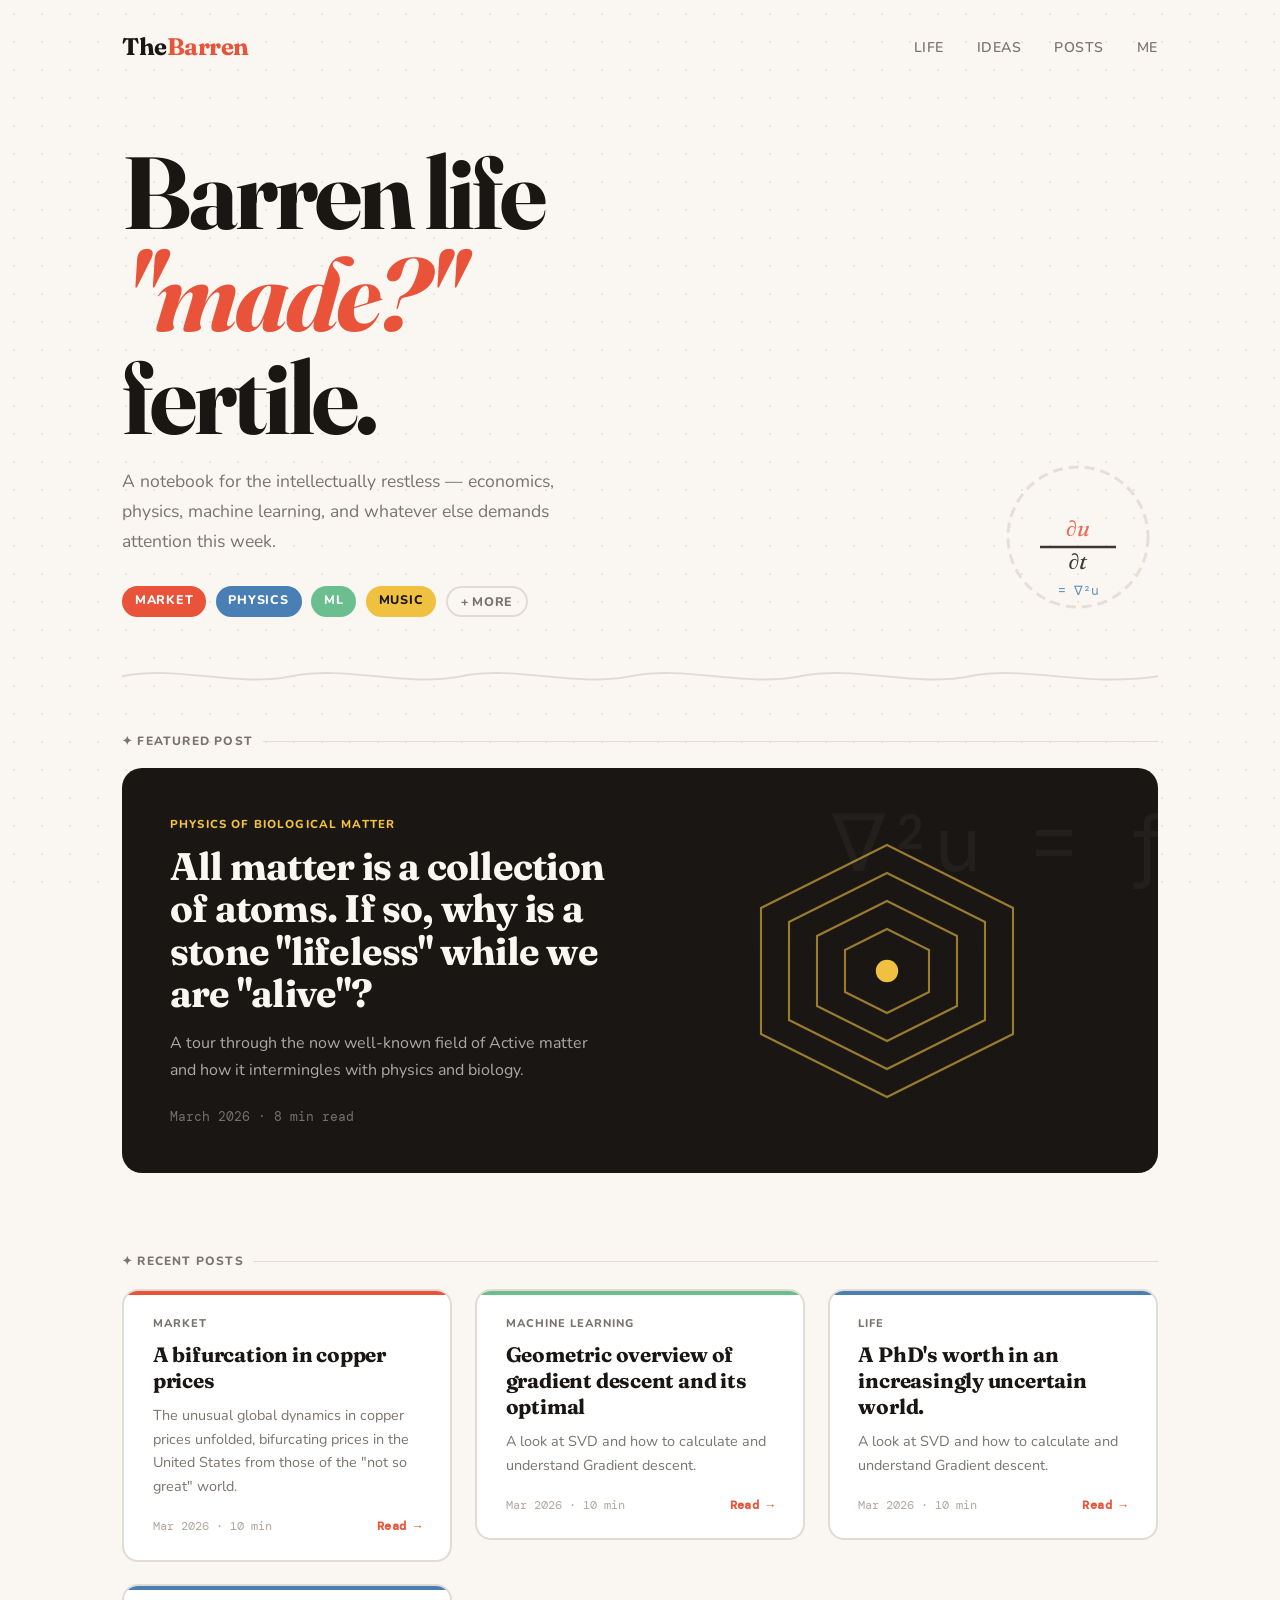
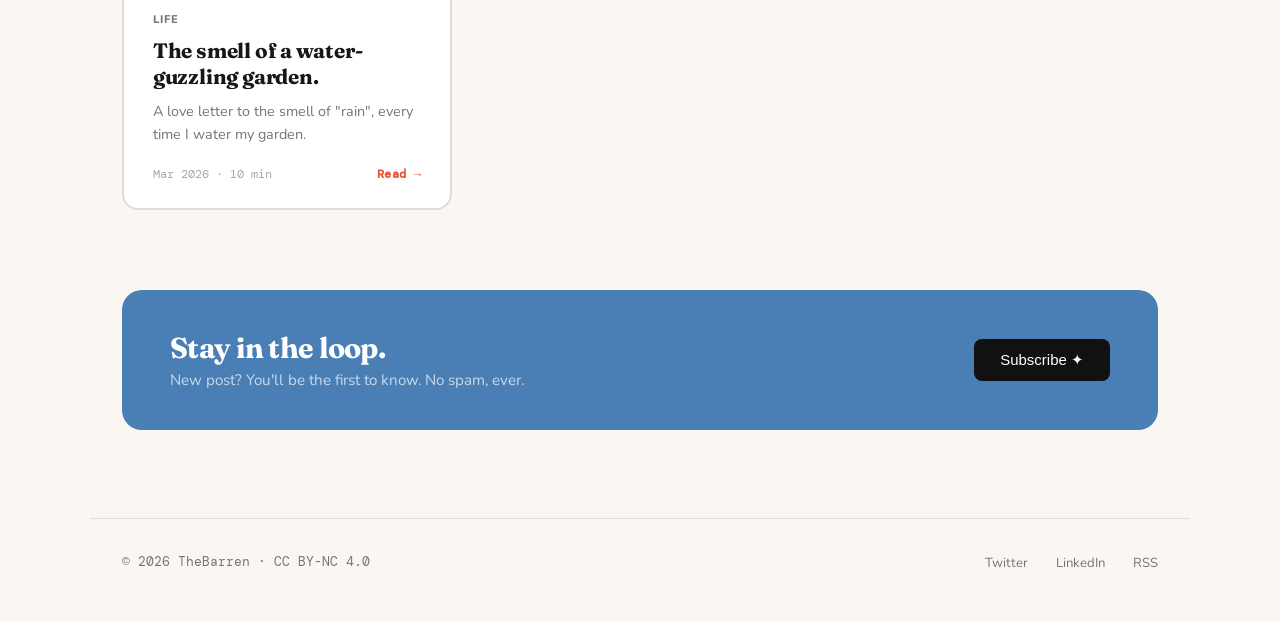
==== index.html @ 666c1218 "Update index.html" ====
<!DOCTYPE html>
<html lang="en">
<head>
  <meta charset="UTF-8" />
  <meta name="viewport" content="width=device-width, initial-scale=1.0"/>
  <title>The Barren</title>
  <link href="https://fonts.googleapis.com/css2?family=Fraunces:ital,opsz,wght@0,9..144,300;0,9..144,700;1,9..144,400&family=DM+Mono:wght@400;500&family=Nunito:wght@400;600;800&display=swap" rel="stylesheet"/>
  <style>
    *, *::before, *::after { box-sizing: border-box; margin: 0; padding: 0; }

    :root {
      --bg: #faf7f2;
      --ink: #1a1614;
      --accent1: #e8533a;
      --accent2: #4a7fb5;
      --accent3: #f0c040;
      --accent4: #6bbf8e;
      --card-bg: #ffffff;
      --muted: #7a746e;
      --border: #e2dbd3;
    }

    html { scroll-behavior: smooth; }

    body {
      font-family: 'Nunito', sans-serif;
      background: var(--bg);
      color: var(--ink);
      overflow-x: hidden;
    }

    body::before {
      content: '';
      position: fixed;
      inset: 0;
      background-image: radial-gradient(circle, #c9bfb5 1px, transparent 1px);
      background-size: 28px 28px;
      opacity: 0.35;
      pointer-events: none;
      z-index: 0;
    }

    header {
      position: relative;
      z-index: 10;
      padding: 2rem 2rem 0;
      display: flex;
      justify-content: space-between;
      align-items: center;
      max-width: 1100px;
      margin: 0 auto;
    }

    .logo {
      font-family: 'Fraunces', serif;
      font-size: 1.5rem;
      font-weight: 700;
      letter-spacing: -0.02em;
      color: var(--ink);
      text-decoration: none;
    }
    .logo span { color: var(--accent1); }

    nav a {
      font-size: 0.88rem;
      font-weight: 600;
      color: var(--muted);
      text-decoration: none;
      margin-left: 1.8rem;
      letter-spacing: 0.04em;
      text-transform: uppercase;
      transition: color 0.2s;
    }
    nav a:hover { color: var(--accent1); }

    .hero {
      position: relative;
      z-index: 2;
      max-width: 1100px;
      margin: 0 auto;
      padding: 5rem 2rem 3rem;
      display: grid;
      grid-template-columns: 1fr auto;
      align-items: end;
      gap: 2rem;
    }

    .hero-text h1 {
      font-family: 'Fraunces', serif;
      font-size: clamp(3rem, 8vw, 6.5rem);
      line-height: 1.0;
      font-weight: 700;
      letter-spacing: -0.03em;
    }
    .hero-text h1 em {
      font-style: italic;
      color: var(--accent1);
    }
    .hero-text p {
      margin-top: 1.2rem;
      font-size: 1.1rem;
      color: var(--muted);
      max-width: 480px;
      line-height: 1.7;
    }

    .hero-doodle {
      width: 160px;
      flex-shrink: 0;
      opacity: 0.85;
      animation: float 5s ease-in-out infinite;
    }
    @keyframes float {
      0%, 100% { transform: translateY(0px) rotate(-2deg); }
      50%       { transform: translateY(-14px) rotate(2deg); }
    }

    .tag-row {
      display: flex;
      gap: 0.6rem;
      flex-wrap: wrap;
      margin-top: 1.8rem;
    }
    .tag {
      display: inline-block;
      font-size: 0.78rem;
      font-weight: 800;
      letter-spacing: 0.06em;
      text-transform: uppercase;
      padding: 0.3rem 0.8rem;
      border-radius: 999px;
      cursor: pointer;
      transition: transform 0.15s, box-shadow 0.15s;
    }
    .tag:hover { transform: translateY(-2px); box-shadow: 0 4px 12px rgba(0,0,0,0.12); }
    .tag-red   { background: var(--accent1); color: #fff; }
    .tag-blue  { background: var(--accent2); color: #fff; }
    .tag-green { background: var(--accent4); color: #fff; }
    .tag-yellow{ background: var(--accent3); color: var(--ink); }
    .tag-ghost { background: transparent; color: var(--muted); border: 2px solid var(--border); }

    .squiggle {
      max-width: 1100px;
      margin: 0 auto;
      padding: 0 2rem;
      position: relative;
      z-index: 2;
    }
    .squiggle svg { width: 100%; height: auto; }

    .section {
      max-width: 1100px;
      margin: 0 auto;
      padding: 2.5rem 2rem;
      position: relative;
      z-index: 2;
    }

    .section-label {
      font-size: 0.75rem;
      font-weight: 800;
      letter-spacing: 0.1em;
      text-transform: uppercase;
      color: var(--muted);
      margin-bottom: 1.2rem;
      display: flex;
      align-items: center;
      gap: 0.6rem;
    }
    .section-label::after {
      content: '';
      flex: 1;
      height: 1px;
      background: var(--border);
    }

    .featured {
      background: var(--ink);
      color: #faf7f2;
      border-radius: 20px;
      padding: 3rem;
      display: grid;
      grid-template-columns: 1fr 1fr;
      gap: 3rem;
      align-items: center;
      position: relative;
      overflow: hidden;
      cursor: pointer;
      transition: transform 0.3s;
    }
    .featured:hover { transform: translateY(-4px); }

    .featured::before {
      content: '∇²u = f';
      position: absolute;
      right: -1rem;
      top: 1.5rem;
      font-family: 'DM Mono', monospace;
      font-size: 5rem;
      color: rgba(255,255,255,0.04);
      pointer-events: none;
      white-space: nowrap;
    }

    .featured-label {
      font-size: 0.72rem;
      font-weight: 800;
      letter-spacing: 0.1em;
      text-transform: uppercase;
      color: var(--accent3);
      margin-bottom: 0.8rem;
    }
    .featured h2 {
      font-family: 'Fraunces', serif;
      font-size: 2.4rem;
      line-height: 1.1;
      letter-spacing: -0.02em;
      margin-bottom: 1rem;
    }
    .featured p {
      color: rgba(250,247,242,0.65);
      line-height: 1.7;
      font-size: 1rem;
    }
    .featured-meta {
      margin-top: 1.5rem;
      font-size: 0.82rem;
      color: rgba(250,247,242,0.4);
      font-family: 'DM Mono', monospace;
    }

    .featured-visual {
      display: flex;
      justify-content: center;
      align-items: center;
    }
    .featured-visual svg {
      width: 100%;
      max-width: 280px;
      animation: spin-slow 18s linear infinite;
    }
    @keyframes spin-slow {
      from { transform: rotate(0deg); }
      to   { transform: rotate(360deg); }
    }

    .subscribe-btn{
      background:#111;
      color:white;
      border:none;
      padding:12px 26px;
      border-radius:8px;
      cursor:pointer;
      font-size:15px;
    
      transition:all .35s ease;
    }
    
    .subscribe-btn.success{
      background:#22c55e;
      transform:scale(1.05);
    }
    
    .subscribe-btn.success .btn-text{
      content:"";
    }
    
    .subscribe-btn:hover{
      transform:scale(1.05);
    }

    .card-grid {
      display: grid;
      grid-template-columns: repeat(auto-fill, minmax(300px, 1fr));
      gap: 1.4rem;
    }

    .card {
      background: var(--card-bg);
      border-radius: 16px;
      padding: 1.6rem 1.8rem;
      border: 2px solid var(--border);
      cursor: pointer;
      transition: transform 0.2s, box-shadow 0.2s, border-color 0.2s;
      position: relative;
      overflow: hidden;
    }

    .card-link{
      text-decoration: none;
      color: inherit;
      display: block;
    }
    .card:hover {
      transform: translateY(-5px);
      box-shadow: 0 16px 40px rgba(0,0,0,0.09);
      border-color: var(--accent1);
    }

    .card-accent {
      position: absolute;
      top: 0; left: 0;
      width: 100%; height: 4px;
    }
    .ca-red    { background: var(--accent1); }
    .ca-blue   { background: var(--accent2); }
    .ca-green  { background: var(--accent4); }
    .ca-yellow { background: var(--accent3); }

    .card-topic {
      font-size: 0.7rem;
      font-weight: 800;
      letter-spacing: 0.09em;
      text-transform: uppercase;
      color: var(--muted);
      margin-bottom: 0.7rem;
    }
    .card h3 {
      font-family: 'Fraunces', serif;
      font-size: 1.3rem;
      line-height: 1.25;
      letter-spacing: -0.01em;
      margin-bottom: 0.6rem;
    }
    .card p {
      font-size: 0.9rem;
      color: var(--muted);
      line-height: 1.65;
    }
    .card-footer {
      margin-top: 1.2rem;
      display: flex;
      justify-content: space-between;
      align-items: center;
      font-size: 0.78rem;
      color: #b0a89f;
      font-family: 'DM Mono', monospace;
    }
    .read-more {
      font-size: 0.78rem;
      font-weight: 700;
      color: var(--accent1);
      text-decoration: none;
      letter-spacing: 0.03em;
    }

    .newsletter {
      background: var(--accent2);
      color: #fff;
      border-radius: 20px;
      padding: 2.5rem 3rem;
      display: flex;
      justify-content: space-between;
      align-items: center;
      gap: 2rem;
      flex-wrap: wrap;
    }
    .newsletter h3 {
      font-family: 'Fraunces', serif;
      font-size: 1.8rem;
      letter-spacing: -0.02em;
    }
    .newsletter p {
      color: rgba(255,255,255,0.7);
      margin-top: 0.3rem;
      font-size: 0.95rem;
    }
    .nl-form {
      display: flex;
      gap: 0.6rem;
      flex-wrap: wrap;
    }
    .nl-form input {
      padding: 0.7rem 1.2rem;
      border-radius: 999px;
      border: none;
      font-family: 'Nunito', sans-serif;
      font-size: 0.9rem;
      outline: none;
      width: 220px;
    }
    .nl-form button {
      padding: 0.7rem 1.6rem;
      border-radius: 999px;
      border: none;
      background: var(--accent3);
      color: var(--ink);
      font-family: 'Nunito', sans-serif;
      font-weight: 800;
      font-size: 0.9rem;
      cursor: pointer;
      transition: transform 0.15s;
    }
    .nl-form button:hover { transform: scale(1.04); }

    footer {
      position: relative;
      z-index: 2;
      max-width: 1100px;
      margin: 3rem auto 0;
      padding: 2rem 2rem 3rem;
      display: flex;
      justify-content: space-between;
      align-items: center;
      flex-wrap: wrap;
      gap: 1rem;
      border-top: 1px solid var(--border);
    }
    footer p {
      font-size: 0.82rem;
      color: var(--muted);
      font-family: 'DM Mono', monospace;
    }
    .footer-links a {
      font-size: 0.82rem;
      color: var(--muted);
      text-decoration: none;
      margin-left: 1.5rem;
    }
    .footer-links a:hover { color: var(--accent1); }

    .fade-in {
      opacity: 0;
      transform: translateY(24px);
      animation: fadeUp 0.6s ease forwards;
    }
    @keyframes fadeUp {
      to { opacity: 1; transform: translateY(0); }
    }
    .d1 { animation-delay: 0.05s; }
    .d2 { animation-delay: 0.15s; }
    .d3 { animation-delay: 0.25s; }
    .d4 { animation-delay: 0.35s; }
    .d5 { animation-delay: 0.45s; }

    @media (max-width: 700px) {
      .hero { grid-template-columns: 1fr; }
      .hero-doodle { display: none; }
      .featured { grid-template-columns: 1fr; }
      .featured-visual { display: none; }
      .newsletter { flex-direction: column; }
    }
  </style>
</head>
<body>

<header class="fade-in d1">
  <a class="logo" href="index.html">The<span>Barren</span></a>
  <nav>
    <a href="#">Life</a>
    <a href="#">Ideas</a>
    <a href="#">Posts</a>
    <a href="#">Me</a>
  </nav>
</header>

<section class="hero fade-in d2">
  <div class="hero-text">
    <h1>Barren life<br/><em>"made?"</em><br/> fertile.</h1>
    <p>A notebook for the intellectually restless — economics, physics, machine learning, and whatever else demands attention this week.</p>
    <div class="tag-row">
      <span class="tag tag-red">Market</span>
      <span class="tag tag-blue">Physics</span>
      <span class="tag tag-green">ML</span>
      <span class="tag tag-yellow">Music</span>
      <span class="tag tag-ghost">+ more</span>
    </div>
  </div>
  <svg class="hero-doodle" viewBox="0 0 160 160" fill="none" xmlns="http://www.w3.org/2000/svg">
    <circle cx="80" cy="80" r="70" stroke="#e2dbd3" stroke-width="3" stroke-dasharray="10 6"/>
    <text x="50%" y="46%" dominant-baseline="middle" text-anchor="middle"
      font-family="Fraunces, serif" font-size="22" fill="#e8533a" font-style="italic">∂u</text>
    <line x1="42" y1="90" x2="118" y2="90" stroke="#1a1614" stroke-width="2.5"/>
    <text x="50%" y="67%" dominant-baseline="middle" text-anchor="middle"
      font-family="Fraunces, serif" font-size="22" fill="#1a1614" font-style="italic">∂t</text>
    <text x="50%" y="84%" dominant-baseline="middle" text-anchor="middle"
      font-family="DM Mono, monospace" font-size="13" fill="#4a7fb5">= ∇²u</text>
  </svg>
</section>

<div class="squiggle fade-in d3">
  <svg viewBox="0 0 1100 24" preserveAspectRatio="none" xmlns="http://www.w3.org/2000/svg">
    <path d="M0,12 C60,0 120,24 180,12 C240,0 300,24 360,12 C420,0 480,24 540,12 C600,0 660,24 720,12 C780,0 840,24 900,12 C960,0 1020,24 1100,12"
      stroke="#e2dbd3" stroke-width="2" fill="none"/>
  </svg>
</div>

<section class="section fade-in d3">
  <div class="section-label">✦ Featured Post</div>
  <div class="featured">
    <div>
      <div class="featured-label">Physics of Biological Matter</div>
      <h2>All matter is a collection of atoms. If so, why is a stone "lifeless" while we are "alive"?</h2>
      <p>A tour through the now well-known field of Active matter and how it intermingles with physics and biology.</p>
      <div class="featured-meta">March 2026 · 8 min read</div>
    </div>
    <div class="featured-visual">
      <svg viewBox="0 0 200 200" xmlns="http://www.w3.org/2000/svg">
        <g fill="none" stroke="rgba(240,192,64,0.6)" stroke-width="1.5">
          <polygon points="100,10 190,55 190,145 100,190 10,145 10,55"/>
          <polygon points="100,30 170,65 170,135 100,170 30,135 30,65"/>
          <polygon points="100,50 150,75 150,125 100,150 50,125 50,75"/>
          <polygon points="100,70 130,85 130,115 100,130 70,115 70,85"/>
        </g>
        <circle cx="100" cy="100" r="8" fill="#f0c040"/>
      </svg>
    </div>
  </div>
</section>

<section class="section fade-in d4">
  <div class="section-label">✦ Recent Posts</div>
  <div class="card-grid">

    <a href="Surge-in-copper-prices.html" class="card-link">
      <div class="card">
        <div class="card-accent ca-red"></div>
        <div class="card-topic">Market</div>
    
        <h3>A bifurcation in copper prices</h3>
    
        <p>The unusual global dynamics in copper prices unfolded, bifurcating prices in the United States from those of the "not so great" world.</p>
    
        <div class="card-footer">
          <span>Mar 2026 · 10 min</span>
          <span class="read-more">Read →</span>
        </div>
      </div>
    </a>

    
    <a href="gradient-descent.html" class="card-link">
      <div class="card">
        <div class="card-accent ca-green"></div>
        <div class="card-topic">Machine Learning</div>
    
        <h3>Geometric overview of gradient descent and its optimal</h3>
    
        <p>A look at SVD and how to calculate and understand Gradient descent.</p>
    
        <div class="card-footer">
          <span>Mar 2026 · 10 min</span>
          <span class="read-more">Read →</span>
        </div>
      </div>
    </a>

    <a href="A-phd-worth.html" class="card-link">
      <div class="card">
        <div class="card-accent ca-blue"></div>
        <div class="card-topic">Life</div>
    
        <h3>A PhD's worth in an increasingly uncertain world.</h3>
    
        <p>A look at SVD and how to calculate and understand Gradient descent.</p>
    
        <div class="card-footer">
          <span>Mar 2026 · 10 min</span>
          <span class="read-more">Read →</span>
        </div>
      </div>
    </a>

    <a href="The-smell-of-a-water.html" class="card-link">
      <div class="card">
        <div class="card-accent ca-blue"></div>
        <div class="card-topic">Life</div>
    
        <h3>The smell of a water-guzzling garden.</h3>
    
        <p>A love letter to the smell of "rain", every time I water my garden. </p>
    
        <div class="card-footer">
          <span>Mar 2026 · 10 min</span>
          <span class="read-more">Read →</span>
        </div>
      </div>
    </a>
    
  </div>
</section>

<section class="section fade-in d5">
  <div class="newsletter">
    
    <div>
      <h3>Stay in the loop.</h3>
      <p>New post? You'll be the first to know. No spam, ever.</p>
    </div>

    <a href="https://groups.google.com/g/thebarren" target="_blank">
      <button class="subscribe-btn">Subscribe ✦</button>
    </a>

  </div>
</section>


<footer>
  <p>© 2026 TheBarren · <a href="https://creativecommons.org/licenses/by-nc/4.0/" target="_blank" style="color:var(--muted);text-decoration:none;">CC BY-NC 4.0</a></p>
  <div class="footer-links">
    <a href="https://x.com/AjayBan15565232" target="_blank">Twitter</a>
    <a href="https://www.linkedin.com/in/ajay-bansal-293861139/" target="_blank">LinkedIn</a>
    <a href="#">RSS</a>
  </div>
</footer>

</body>
</html>
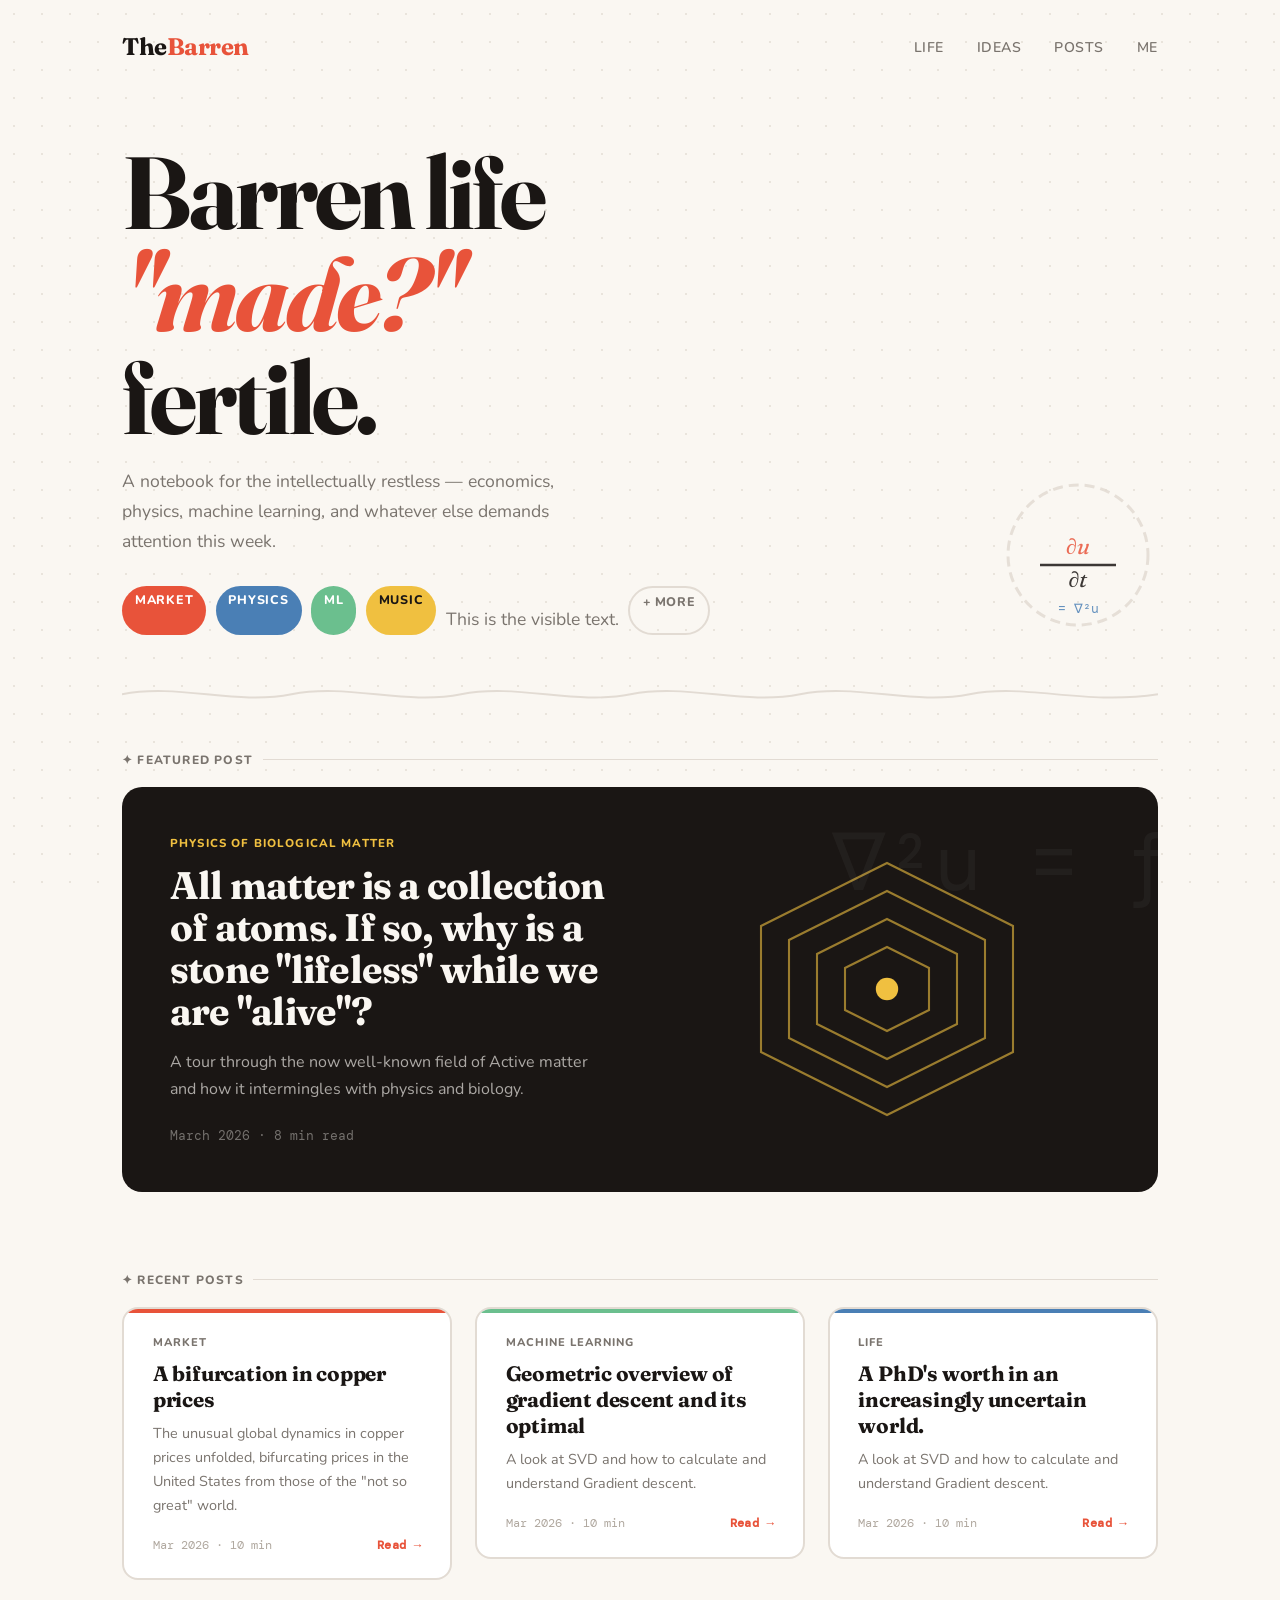
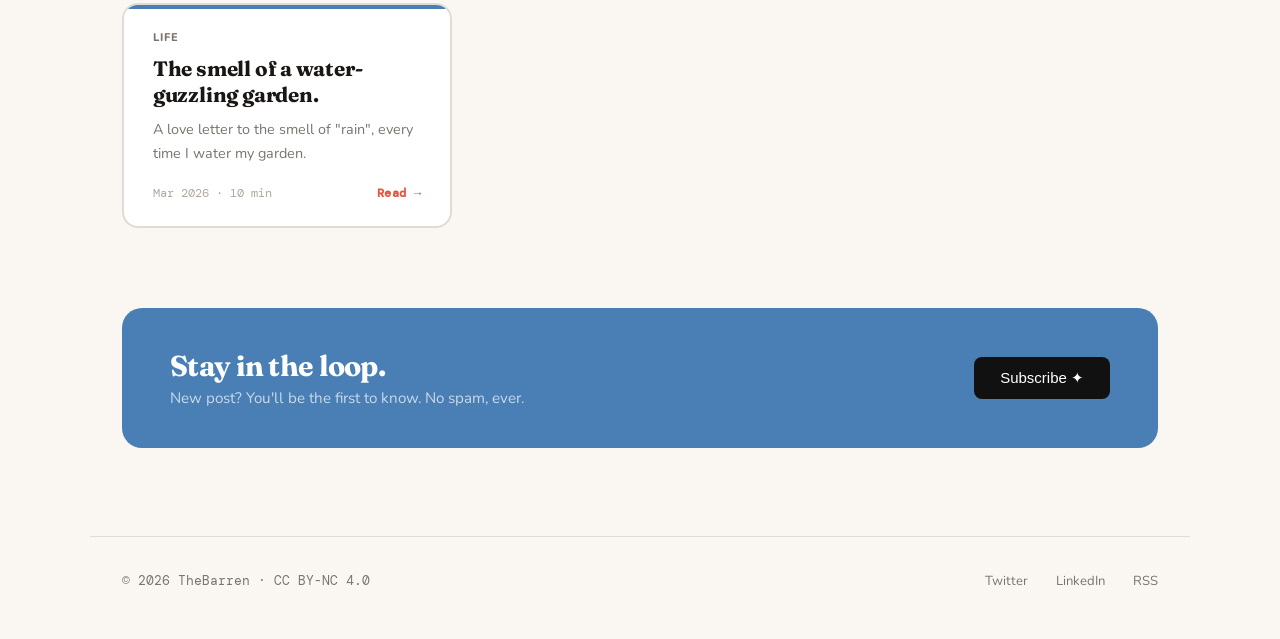
==== commit 82f8f54c: "Update index.html" ====
--- a/index.html
+++ b/index.html
@@ -447,10 +447,10 @@
 <header class="fade-in d1">
   <a class="logo" href="index.html">The<span>Barren</span></a>
   <nav>
-    <a href="#">Life</a>
-    <a href="#">Ideas</a>
-    <a href="#">Posts</a>
-    <a href="#">Me</a>
+    <a href="Life.html">Life</a>
+    <a href="Ideas.html">Ideas</a>
+    <a href="Posts.html">Posts</a>
+    <a href="Me.html">Me</a>
   </nav>
 </header>
 
@@ -463,9 +463,47 @@
       <span class="tag tag-blue">Physics</span>
       <span class="tag tag-green">ML</span>
       <span class="tag tag-yellow">Music</span>
-      <span class="tag tag-ghost">+ more</span>
+      <style>
+      .hidden-content {
+        display: none;
+      }
+      
+      .tag {
+        cursor: pointer;
+      }
+      </style>
+      
+      <p>
+        This is the visible text.
+        <span class="hidden-content" id="moreText">
+          Here is the extra content that was hidden before.
+        </span>
+      </p>
+      
+      <span class="tag tag-ghost" onclick="toggleMore()">+ more</span>
     </div>
   </div>
+
+
+
+  <script>
+  function toggleMore() {
+    const moreText = document.getElementById("moreText");
+    const btn = document.querySelector(".tag-ghost");
+  
+    if (moreText.style.display === "inline") {
+      moreText.style.display = "none";
+      btn.textContent = "+ more";
+    } else {
+      moreText.style.display = "inline";
+      btn.textContent = "− less";
+    }
+  }
+  </script>
+
+
+
+  
   <svg class="hero-doodle" viewBox="0 0 160 160" fill="none" xmlns="http://www.w3.org/2000/svg">
     <circle cx="80" cy="80" r="70" stroke="#e2dbd3" stroke-width="3" stroke-dasharray="10 6"/>
     <text x="50%" y="46%" dominant-baseline="middle" text-anchor="middle"
@@ -607,3 +645,5 @@
 
 </body>
 </html>
+
+
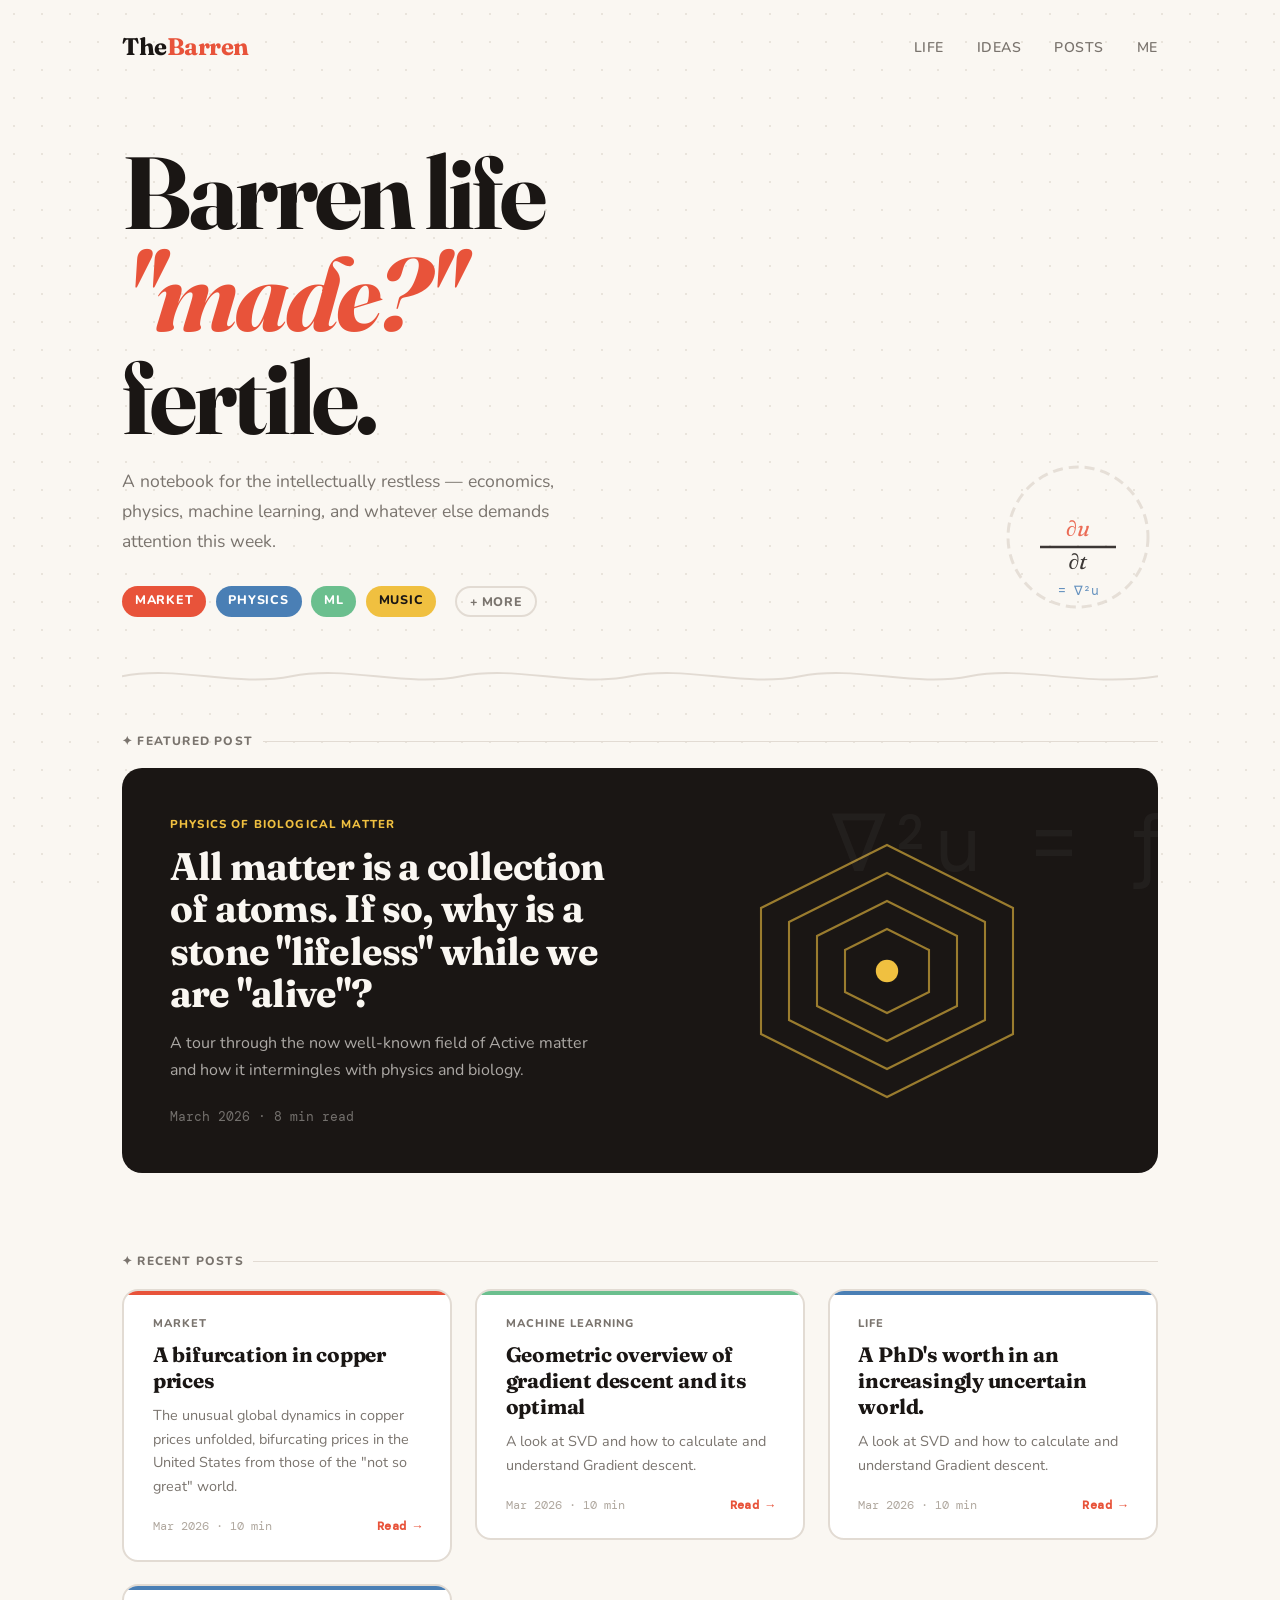
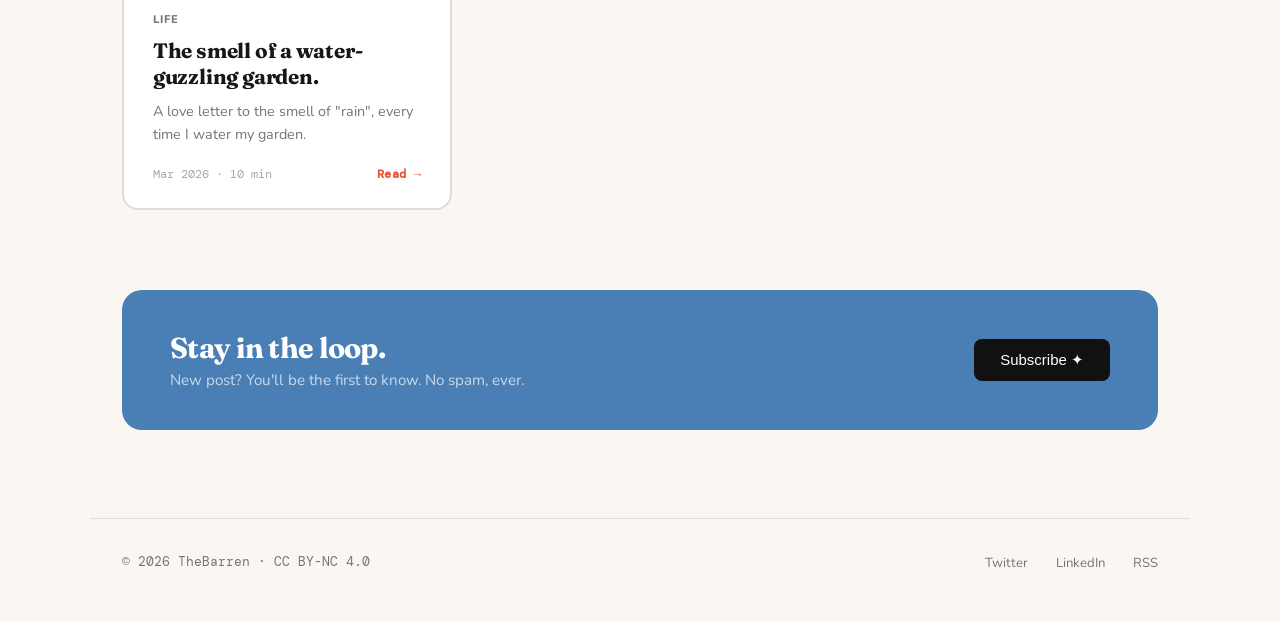
==== commit db6df906: "Update index.html" ====
--- a/index.html
+++ b/index.html
@@ -474,9 +474,8 @@
       </style>
       
       <p>
-        This is the visible text.
         <span class="hidden-content" id="moreText">
-          Here is the extra content that was hidden before.
+          Garden, Life, and much more
         </span>
       </p>
       
@@ -647,3 +646,4 @@
 </html>
 
 
+
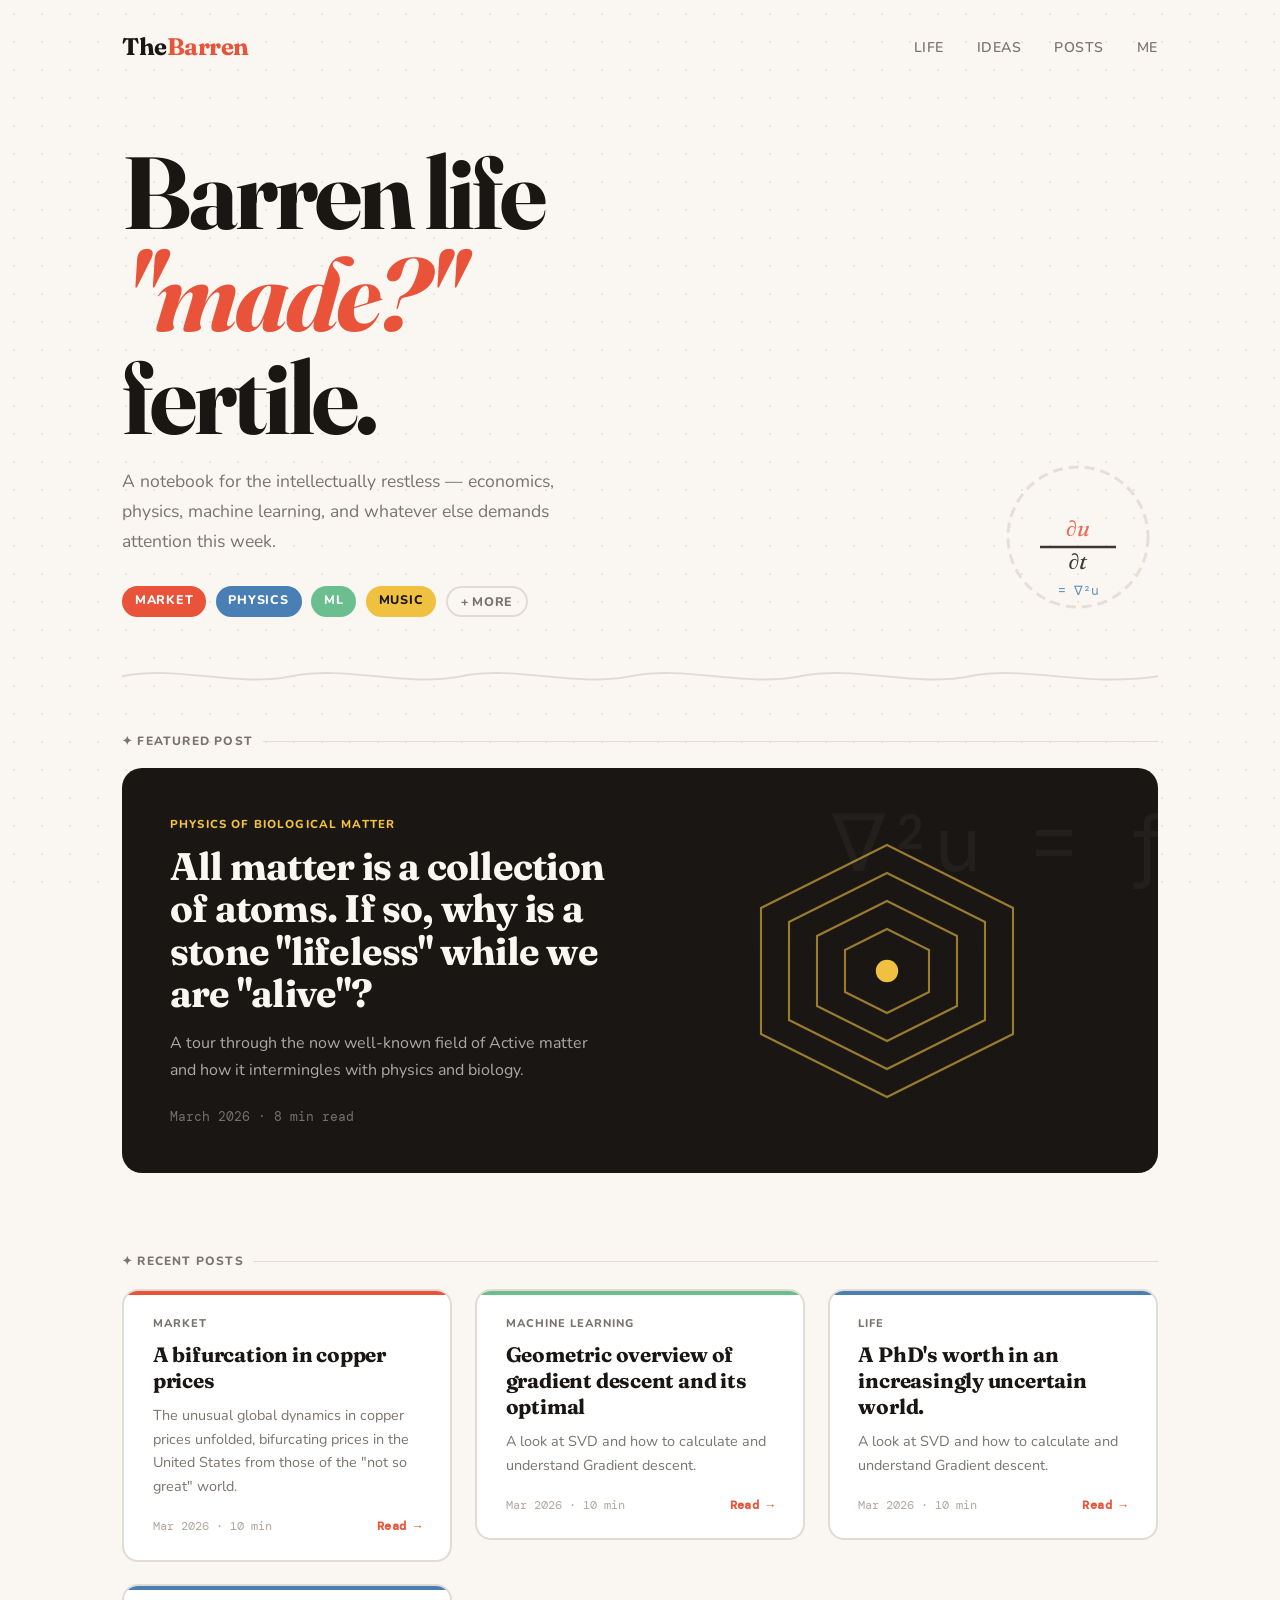
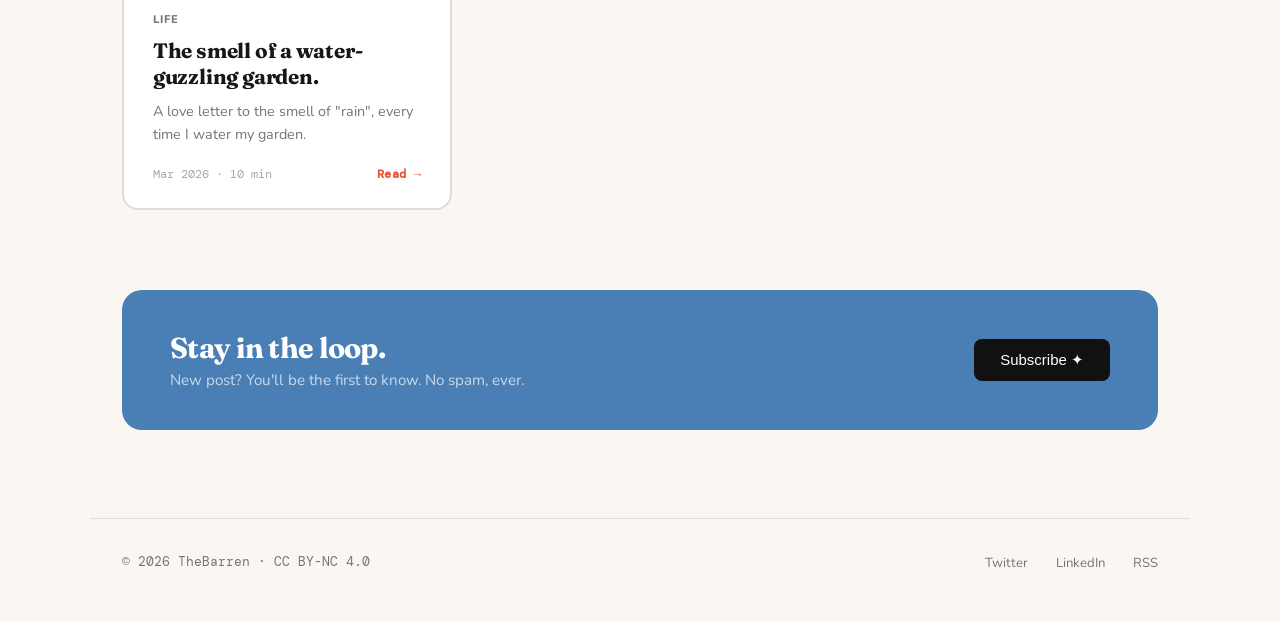
==== commit 23a75502: "Update index.html" ====
--- a/index.html
+++ b/index.html
@@ -147,6 +147,14 @@
       z-index: 2;
     }
     .squiggle svg { width: 100%; height: auto; }
+
+    .hidden-tags {
+      display: none;
+    }
+    
+    .tag {
+      cursor: pointer;
+    }
 
     .section {
       max-width: 1100px;
@@ -459,49 +467,36 @@
     <h1>Barren life<br/><em>"made?"</em><br/> fertile.</h1>
     <p>A notebook for the intellectually restless — economics, physics, machine learning, and whatever else demands attention this week.</p>
     <div class="tag-row">
+    
       <span class="tag tag-red">Market</span>
       <span class="tag tag-blue">Physics</span>
       <span class="tag tag-green">ML</span>
       <span class="tag tag-yellow">Music</span>
-      <style>
-      .hidden-content {
-        display: none;
-      }
-      
-      .tag {
-        cursor: pointer;
-      }
-      </style>
-      
-      <p>
-        <span class="hidden-content" id="moreText">
-          Garden, Life, and much more
-        </span>
-      </p>
-      
+    
+      <span class="hidden-tags" id="moreTags">
+        <span class="tag tag-green">Garden</span>
+        <span class="tag tag-blue">Life</span>
+      </span>
+    
       <span class="tag tag-ghost" onclick="toggleMore()">+ more</span>
+    
     </div>
   </div>
-
-
-
+  
   <script>
   function toggleMore() {
-    const moreText = document.getElementById("moreText");
+    const moreTags = document.getElementById("moreTags");
     const btn = document.querySelector(".tag-ghost");
   
-    if (moreText.style.display === "inline") {
-      moreText.style.display = "none";
+    if (moreTags.style.display === "inline") {
+      moreTags.style.display = "none";
       btn.textContent = "+ more";
     } else {
-      moreText.style.display = "inline";
+      moreTags.style.display = "inline";
       btn.textContent = "− less";
     }
   }
   </script>
-
-
-
   
   <svg class="hero-doodle" viewBox="0 0 160 160" fill="none" xmlns="http://www.w3.org/2000/svg">
     <circle cx="80" cy="80" r="70" stroke="#e2dbd3" stroke-width="3" stroke-dasharray="10 6"/>
@@ -647,3 +642,4 @@
 
 
 
+
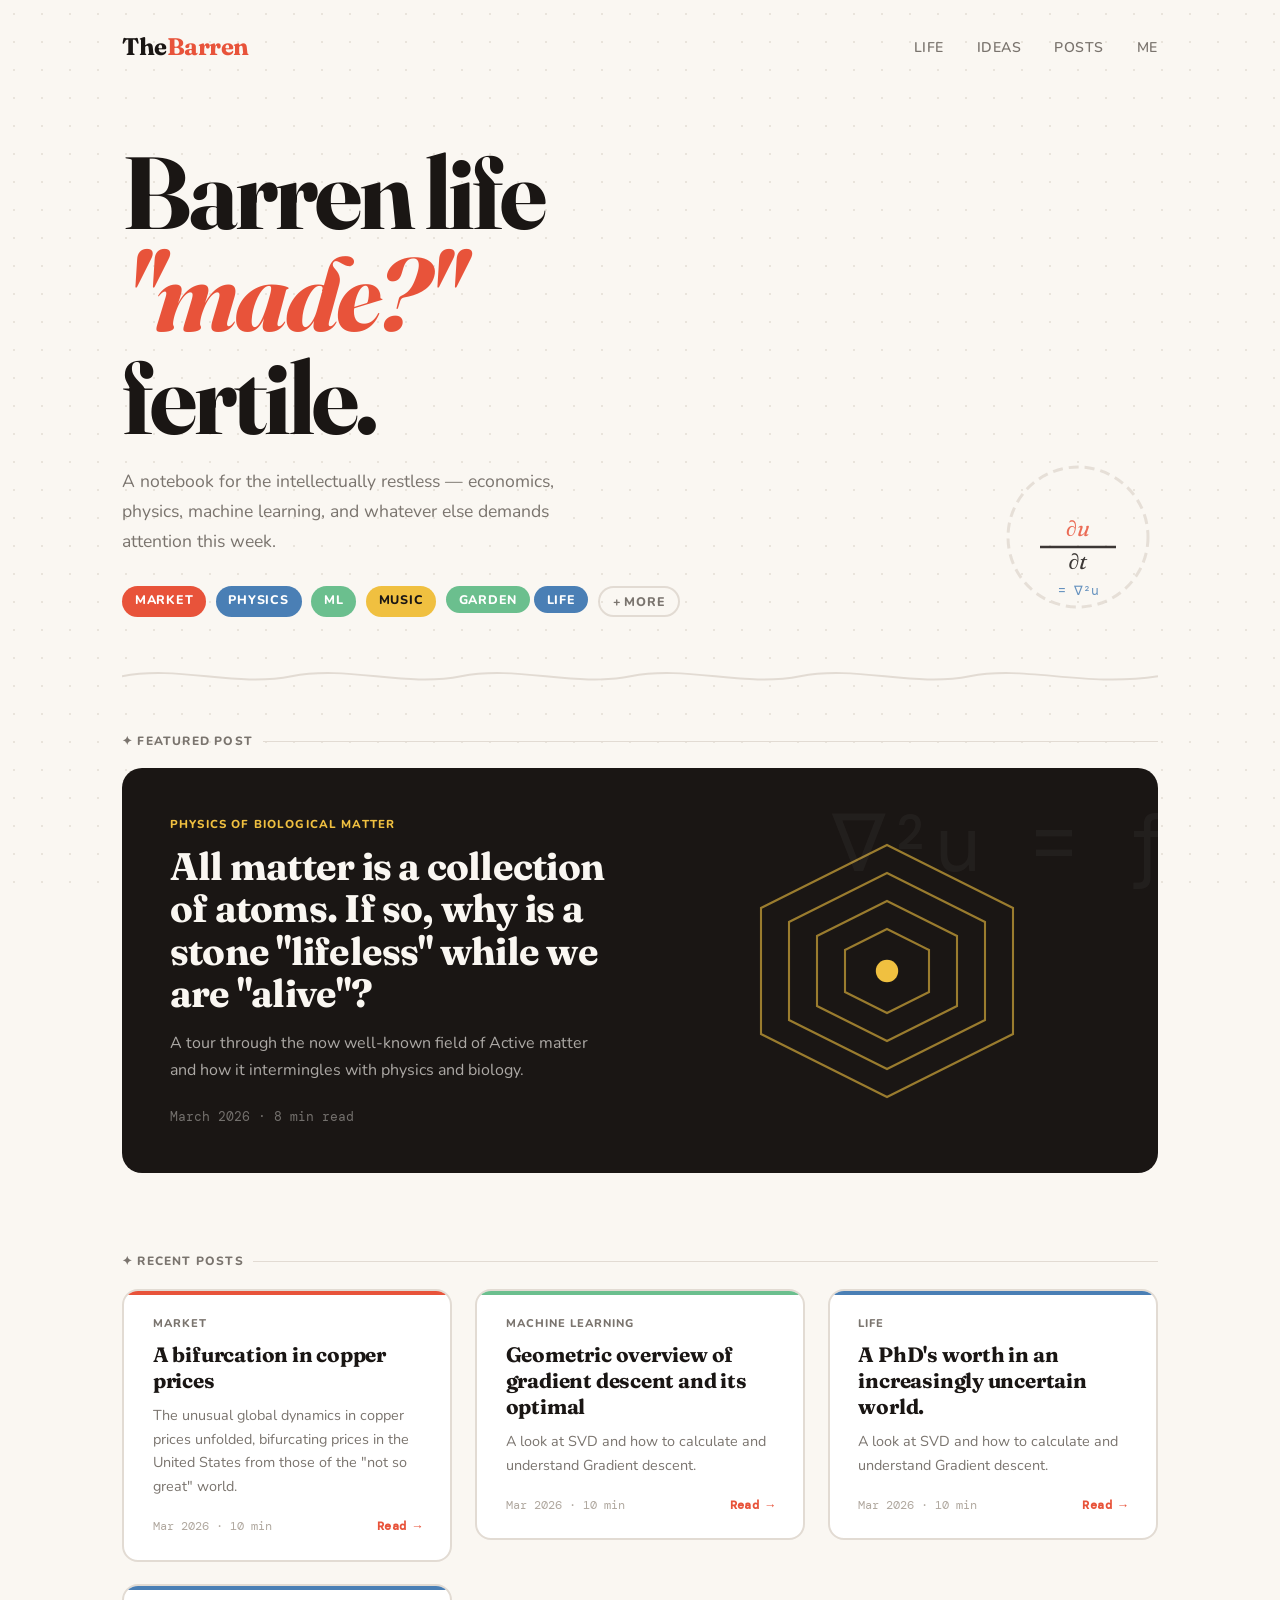
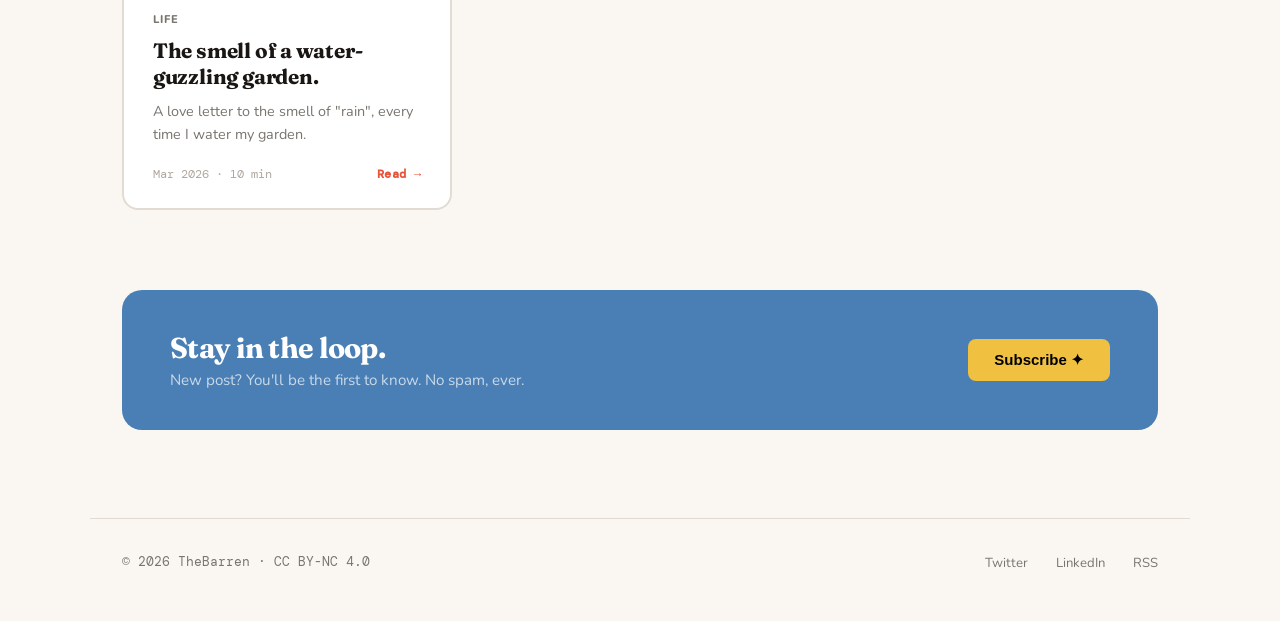
==== commit 71604fa2: "Add files via upload" ====
--- a/index.html
+++ b/index.html
@@ -5,450 +5,7 @@
   <meta name="viewport" content="width=device-width, initial-scale=1.0"/>
   <title>The Barren</title>
   <link href="https://fonts.googleapis.com/css2?family=Fraunces:ital,opsz,wght@0,9..144,300;0,9..144,700;1,9..144,400&family=DM+Mono:wght@400;500&family=Nunito:wght@400;600;800&display=swap" rel="stylesheet"/>
-  <style>
-    *, *::before, *::after { box-sizing: border-box; margin: 0; padding: 0; }
-
-    :root {
-      --bg: #faf7f2;
-      --ink: #1a1614;
-      --accent1: #e8533a;
-      --accent2: #4a7fb5;
-      --accent3: #f0c040;
-      --accent4: #6bbf8e;
-      --card-bg: #ffffff;
-      --muted: #7a746e;
-      --border: #e2dbd3;
-    }
-
-    html { scroll-behavior: smooth; }
-
-    body {
-      font-family: 'Nunito', sans-serif;
-      background: var(--bg);
-      color: var(--ink);
-      overflow-x: hidden;
-    }
-
-    body::before {
-      content: '';
-      position: fixed;
-      inset: 0;
-      background-image: radial-gradient(circle, #c9bfb5 1px, transparent 1px);
-      background-size: 28px 28px;
-      opacity: 0.35;
-      pointer-events: none;
-      z-index: 0;
-    }
-
-    header {
-      position: relative;
-      z-index: 10;
-      padding: 2rem 2rem 0;
-      display: flex;
-      justify-content: space-between;
-      align-items: center;
-      max-width: 1100px;
-      margin: 0 auto;
-    }
-
-    .logo {
-      font-family: 'Fraunces', serif;
-      font-size: 1.5rem;
-      font-weight: 700;
-      letter-spacing: -0.02em;
-      color: var(--ink);
-      text-decoration: none;
-    }
-    .logo span { color: var(--accent1); }
-
-    nav a {
-      font-size: 0.88rem;
-      font-weight: 600;
-      color: var(--muted);
-      text-decoration: none;
-      margin-left: 1.8rem;
-      letter-spacing: 0.04em;
-      text-transform: uppercase;
-      transition: color 0.2s;
-    }
-    nav a:hover { color: var(--accent1); }
-
-    .hero {
-      position: relative;
-      z-index: 2;
-      max-width: 1100px;
-      margin: 0 auto;
-      padding: 5rem 2rem 3rem;
-      display: grid;
-      grid-template-columns: 1fr auto;
-      align-items: end;
-      gap: 2rem;
-    }
-
-    .hero-text h1 {
-      font-family: 'Fraunces', serif;
-      font-size: clamp(3rem, 8vw, 6.5rem);
-      line-height: 1.0;
-      font-weight: 700;
-      letter-spacing: -0.03em;
-    }
-    .hero-text h1 em {
-      font-style: italic;
-      color: var(--accent1);
-    }
-    .hero-text p {
-      margin-top: 1.2rem;
-      font-size: 1.1rem;
-      color: var(--muted);
-      max-width: 480px;
-      line-height: 1.7;
-    }
-
-    .hero-doodle {
-      width: 160px;
-      flex-shrink: 0;
-      opacity: 0.85;
-      animation: float 5s ease-in-out infinite;
-    }
-    @keyframes float {
-      0%, 100% { transform: translateY(0px) rotate(-2deg); }
-      50%       { transform: translateY(-14px) rotate(2deg); }
-    }
-
-    .tag-row {
-      display: flex;
-      gap: 0.6rem;
-      flex-wrap: wrap;
-      margin-top: 1.8rem;
-    }
-    .tag {
-      display: inline-block;
-      font-size: 0.78rem;
-      font-weight: 800;
-      letter-spacing: 0.06em;
-      text-transform: uppercase;
-      padding: 0.3rem 0.8rem;
-      border-radius: 999px;
-      cursor: pointer;
-      transition: transform 0.15s, box-shadow 0.15s;
-    }
-    .tag:hover { transform: translateY(-2px); box-shadow: 0 4px 12px rgba(0,0,0,0.12); }
-    .tag-red   { background: var(--accent1); color: #fff; }
-    .tag-blue  { background: var(--accent2); color: #fff; }
-    .tag-green { background: var(--accent4); color: #fff; }
-    .tag-yellow{ background: var(--accent3); color: var(--ink); }
-    .tag-ghost { background: transparent; color: var(--muted); border: 2px solid var(--border); }
-
-    .squiggle {
-      max-width: 1100px;
-      margin: 0 auto;
-      padding: 0 2rem;
-      position: relative;
-      z-index: 2;
-    }
-    .squiggle svg { width: 100%; height: auto; }
-
-    .hidden-tags {
-      display: none;
-    }
-    
-    .tag {
-      cursor: pointer;
-    }
-
-    .section {
-      max-width: 1100px;
-      margin: 0 auto;
-      padding: 2.5rem 2rem;
-      position: relative;
-      z-index: 2;
-    }
-
-    .section-label {
-      font-size: 0.75rem;
-      font-weight: 800;
-      letter-spacing: 0.1em;
-      text-transform: uppercase;
-      color: var(--muted);
-      margin-bottom: 1.2rem;
-      display: flex;
-      align-items: center;
-      gap: 0.6rem;
-    }
-    .section-label::after {
-      content: '';
-      flex: 1;
-      height: 1px;
-      background: var(--border);
-    }
-
-    .featured {
-      background: var(--ink);
-      color: #faf7f2;
-      border-radius: 20px;
-      padding: 3rem;
-      display: grid;
-      grid-template-columns: 1fr 1fr;
-      gap: 3rem;
-      align-items: center;
-      position: relative;
-      overflow: hidden;
-      cursor: pointer;
-      transition: transform 0.3s;
-    }
-    .featured:hover { transform: translateY(-4px); }
-
-    .featured::before {
-      content: '∇²u = f';
-      position: absolute;
-      right: -1rem;
-      top: 1.5rem;
-      font-family: 'DM Mono', monospace;
-      font-size: 5rem;
-      color: rgba(255,255,255,0.04);
-      pointer-events: none;
-      white-space: nowrap;
-    }
-
-    .featured-label {
-      font-size: 0.72rem;
-      font-weight: 800;
-      letter-spacing: 0.1em;
-      text-transform: uppercase;
-      color: var(--accent3);
-      margin-bottom: 0.8rem;
-    }
-    .featured h2 {
-      font-family: 'Fraunces', serif;
-      font-size: 2.4rem;
-      line-height: 1.1;
-      letter-spacing: -0.02em;
-      margin-bottom: 1rem;
-    }
-    .featured p {
-      color: rgba(250,247,242,0.65);
-      line-height: 1.7;
-      font-size: 1rem;
-    }
-    .featured-meta {
-      margin-top: 1.5rem;
-      font-size: 0.82rem;
-      color: rgba(250,247,242,0.4);
-      font-family: 'DM Mono', monospace;
-    }
-
-    .featured-visual {
-      display: flex;
-      justify-content: center;
-      align-items: center;
-    }
-    .featured-visual svg {
-      width: 100%;
-      max-width: 280px;
-      animation: spin-slow 18s linear infinite;
-    }
-    @keyframes spin-slow {
-      from { transform: rotate(0deg); }
-      to   { transform: rotate(360deg); }
-    }
-
-    .subscribe-btn{
-      background:#111;
-      color:white;
-      border:none;
-      padding:12px 26px;
-      border-radius:8px;
-      cursor:pointer;
-      font-size:15px;
-    
-      transition:all .35s ease;
-    }
-    
-    .subscribe-btn.success{
-      background:#22c55e;
-      transform:scale(1.05);
-    }
-    
-    .subscribe-btn.success .btn-text{
-      content:"";
-    }
-    
-    .subscribe-btn:hover{
-      transform:scale(1.05);
-    }
-
-    .card-grid {
-      display: grid;
-      grid-template-columns: repeat(auto-fill, minmax(300px, 1fr));
-      gap: 1.4rem;
-    }
-
-    .card {
-      background: var(--card-bg);
-      border-radius: 16px;
-      padding: 1.6rem 1.8rem;
-      border: 2px solid var(--border);
-      cursor: pointer;
-      transition: transform 0.2s, box-shadow 0.2s, border-color 0.2s;
-      position: relative;
-      overflow: hidden;
-    }
-
-    .card-link{
-      text-decoration: none;
-      color: inherit;
-      display: block;
-    }
-    .card:hover {
-      transform: translateY(-5px);
-      box-shadow: 0 16px 40px rgba(0,0,0,0.09);
-      border-color: var(--accent1);
-    }
-
-    .card-accent {
-      position: absolute;
-      top: 0; left: 0;
-      width: 100%; height: 4px;
-    }
-    .ca-red    { background: var(--accent1); }
-    .ca-blue   { background: var(--accent2); }
-    .ca-green  { background: var(--accent4); }
-    .ca-yellow { background: var(--accent3); }
-
-    .card-topic {
-      font-size: 0.7rem;
-      font-weight: 800;
-      letter-spacing: 0.09em;
-      text-transform: uppercase;
-      color: var(--muted);
-      margin-bottom: 0.7rem;
-    }
-    .card h3 {
-      font-family: 'Fraunces', serif;
-      font-size: 1.3rem;
-      line-height: 1.25;
-      letter-spacing: -0.01em;
-      margin-bottom: 0.6rem;
-    }
-    .card p {
-      font-size: 0.9rem;
-      color: var(--muted);
-      line-height: 1.65;
-    }
-    .card-footer {
-      margin-top: 1.2rem;
-      display: flex;
-      justify-content: space-between;
-      align-items: center;
-      font-size: 0.78rem;
-      color: #b0a89f;
-      font-family: 'DM Mono', monospace;
-    }
-    .read-more {
-      font-size: 0.78rem;
-      font-weight: 700;
-      color: var(--accent1);
-      text-decoration: none;
-      letter-spacing: 0.03em;
-    }
-
-    .newsletter {
-      background: var(--accent2);
-      color: #fff;
-      border-radius: 20px;
-      padding: 2.5rem 3rem;
-      display: flex;
-      justify-content: space-between;
-      align-items: center;
-      gap: 2rem;
-      flex-wrap: wrap;
-    }
-    .newsletter h3 {
-      font-family: 'Fraunces', serif;
-      font-size: 1.8rem;
-      letter-spacing: -0.02em;
-    }
-    .newsletter p {
-      color: rgba(255,255,255,0.7);
-      margin-top: 0.3rem;
-      font-size: 0.95rem;
-    }
-    .nl-form {
-      display: flex;
-      gap: 0.6rem;
-      flex-wrap: wrap;
-    }
-    .nl-form input {
-      padding: 0.7rem 1.2rem;
-      border-radius: 999px;
-      border: none;
-      font-family: 'Nunito', sans-serif;
-      font-size: 0.9rem;
-      outline: none;
-      width: 220px;
-    }
-    .nl-form button {
-      padding: 0.7rem 1.6rem;
-      border-radius: 999px;
-      border: none;
-      background: var(--accent3);
-      color: var(--ink);
-      font-family: 'Nunito', sans-serif;
-      font-weight: 800;
-      font-size: 0.9rem;
-      cursor: pointer;
-      transition: transform 0.15s;
-    }
-    .nl-form button:hover { transform: scale(1.04); }
-
-    footer {
-      position: relative;
-      z-index: 2;
-      max-width: 1100px;
-      margin: 3rem auto 0;
-      padding: 2rem 2rem 3rem;
-      display: flex;
-      justify-content: space-between;
-      align-items: center;
-      flex-wrap: wrap;
-      gap: 1rem;
-      border-top: 1px solid var(--border);
-    }
-    footer p {
-      font-size: 0.82rem;
-      color: var(--muted);
-      font-family: 'DM Mono', monospace;
-    }
-    .footer-links a {
-      font-size: 0.82rem;
-      color: var(--muted);
-      text-decoration: none;
-      margin-left: 1.5rem;
-    }
-    .footer-links a:hover { color: var(--accent1); }
-
-    .fade-in {
-      opacity: 0;
-      transform: translateY(24px);
-      animation: fadeUp 0.6s ease forwards;
-    }
-    @keyframes fadeUp {
-      to { opacity: 1; transform: translateY(0); }
-    }
-    .d1 { animation-delay: 0.05s; }
-    .d2 { animation-delay: 0.15s; }
-    .d3 { animation-delay: 0.25s; }
-    .d4 { animation-delay: 0.35s; }
-    .d5 { animation-delay: 0.45s; }
-
-    @media (max-width: 700px) {
-      .hero { grid-template-columns: 1fr; }
-      .hero-doodle { display: none; }
-      .featured { grid-template-columns: 1fr; }
-      .featured-visual { display: none; }
-      .newsletter { flex-direction: column; }
-    }
-  </style>
+  <link rel="stylesheet" href="styles.css">
 </head>
 <body>
 
--- a/styles.css
+++ b/styles.css
@@ -0,0 +1,473 @@
+*, *::before, *::after { box-sizing: border-box; margin: 0; padding: 0; }
+
+:root {
+    --bg: #faf7f2;
+    --ink: #1a1614;
+    --accent1: #e8533a;
+    --accent2: #4a7fb5;
+    --accent3: #f0c040;
+    --accent4: #6bbf8e;
+    --card-bg: #ffffff;
+    --muted: #7a746e;
+    --border: #e2dbd3;
+}
+
+html { scroll-behavior: smooth; }
+body {
+    font-family: 'Nunito', sans-serif;
+    background: var(--bg);
+    color: var(--ink);
+    overflow-x: hidden;
+}
+
+body::before {
+    content: '';
+    position: fixed;
+    inset: 0;
+    background-image: radial-gradient(circle, #c9bfb5 1px, transparent 1px);
+    background-size: 28px 28px;
+    opacity: 0.35;
+    pointer-events: none;
+    z-index: 0;
+}
+
+header {
+    position: relative;
+    z-index: 10;
+    padding: 2rem 2rem 0;
+    display: flex;
+    justify-content: space-between;
+    align-items: center;
+    max-width: 1100px;
+    margin: 0 auto;
+}
+
+.logo {
+    font-family: 'Fraunces', serif;
+    font-size: 1.5rem;
+    font-weight: 700;
+    letter-spacing: -0.02em;
+    color: var(--ink);
+    text-decoration: none;
+}
+.logo span { color: var(--accent1); }
+
+nav a {
+    font-size: 0.88rem;
+    font-weight: 600;
+    color: var(--muted);
+    text-decoration: none;
+    margin-left: 1.8rem;
+    letter-spacing: 0.04em;
+    text-transform: uppercase;
+    transition: color 0.2s;
+}
+nav a:hover { color: var(--accent1); }
+
+.hero {
+    position: relative;
+    z-index: 2;
+    max-width: 1100px;
+    margin: 0 auto;
+    padding: 5rem 2rem 3rem;
+    display: grid;
+    grid-template-columns: 1fr auto;
+    align-items: end;
+    gap: 2rem;
+}
+
+.hero-text h1 {
+    font-family: 'Fraunces', serif;
+    font-size: clamp(3rem, 8vw, 6.5rem);
+    line-height: 1.0;
+    font-weight: 700;
+    letter-spacing: -0.03em;
+}
+.hero-text h1 em {
+    font-style: italic;
+    color: var(--accent1);
+}
+.hero-text p {
+    margin-top: 1.2rem;
+    font-size: 1.1rem;
+    color: var(--muted);
+    max-width: 480px;
+    line-height: 1.7;
+}
+
+.hero-doodle {
+    width: 160px;
+    flex-shrink: 0;
+    opacity: 0.85;
+    animation: float 5s ease-in-out infinite;
+}
+@keyframes float {
+    0%, 100% { transform: translateY(0px) rotate(-2deg); }
+    50%       { transform: translateY(-14px) rotate(2deg); }
+}
+
+.tag-row {
+    display: flex;
+    gap: 0.6rem;
+    flex-wrap: wrap;
+    margin-top: 1.8rem;
+}
+.tag {
+    display: inline-block;
+    font-size: 0.78rem;
+    font-weight: 800;
+    letter-spacing: 0.06em;
+    text-transform: uppercase;
+    padding: 0.3rem 0.8rem;
+    border-radius: 999px;
+    cursor: pointer;
+    transition: transform 0.15s, box-shadow 0.15s;
+}
+.tag:hover { transform: translateY(-2px); box-shadow: 0 4px 12px rgba(0,0,0,0.12); }
+.tag-red   { background: var(--accent1); color: #fff; }
+.tag-blue  { background: var(--accent2); color: #fff; }
+.tag-green { background: var(--accent4); color: #fff; }
+.tag-yellow{ background: var(--accent3); color: var(--ink); }
+.tag-ghost { background: transparent; color: var(--muted); border: 2px solid var(--border); }
+
+.squiggle {
+    max-width: 1100px;
+    margin: 0 auto;
+    padding: 0 2rem;
+    position: relative;
+    z-index: 2;
+}
+.squiggle svg { width: 100%; height: auto; }
+
+.section {
+    max-width: 1100px;
+    margin: 0 auto;
+    padding: 2.5rem 2rem;
+    position: relative;
+    z-index: 2;
+}
+
+.section-label {
+    font-size: 0.75rem;
+    font-weight: 800;
+    letter-spacing: 0.1em;
+    text-transform: uppercase;
+    color: var(--muted);
+    margin-bottom: 1.2rem;
+    display: flex;
+    align-items: center;
+    gap: 0.6rem;
+}
+.section-label::after {
+    content: '';
+    flex: 1;
+    height: 1px;
+    background: var(--border);
+}
+
+.featured {
+    background: var(--ink);
+    color: #faf7f2;
+    border-radius: 20px;
+    padding: 3rem;
+    display: grid;
+    grid-template-columns: 1fr 1fr;
+    gap: 3rem;
+    align-items: center;
+    position: relative;
+    overflow: hidden;
+    cursor: pointer;
+    transition: transform 0.3s;
+}
+.featured:hover { transform: translateY(-4px); }
+
+.featured::before {
+    content: '∇²u = f';
+    position: absolute;
+    right: -1rem;
+    top: 1.5rem;
+    font-family: 'DM Mono', monospace;
+    font-size: 5rem;
+    color: rgba(255,255,255,0.04);
+    pointer-events: none;
+    white-space: nowrap;
+}
+
+.featured-label {
+    font-size: 0.72rem;
+    font-weight: 800;
+    letter-spacing: 0.1em;
+    text-transform: uppercase;
+    color: var(--accent3);
+    margin-bottom: 0.8rem;
+}
+.featured h2 {
+    font-family: 'Fraunces', serif;
+    font-size: 2.4rem;
+    line-height: 1.1;
+    letter-spacing: -0.02em;
+    margin-bottom: 1rem;
+}
+.featured p {
+    color: rgba(250,247,242,0.65);
+    line-height: 1.7;
+    font-size: 1rem;
+}
+.featured-meta {
+    margin-top: 1.5rem;
+    font-size: 0.82rem;
+    color: rgba(250,247,242,0.4);
+    font-family: 'DM Mono', monospace;
+}
+
+.featured-visual {
+    display: flex;
+    justify-content: center;
+    align-items: center;
+}
+.featured-visual svg {
+    width: 100%;
+    max-width: 280px;
+    animation: spin-slow 18s linear infinite;
+}
+@keyframes spin-slow {
+    from { transform: rotate(0deg); }
+    to   { transform: rotate(360deg); }
+}
+
+.subscribe-btn{
+    background: var(--accent3);
+    color:black;
+    border:none;
+    padding:12px 26px;
+    border-radius:8px;
+    cursor:pointer;
+    font-size:15px;
+    font-weight:700;
+
+    transition:all .35s ease;
+}
+
+.subscribe-btn.success{
+    background:#22c55e;
+    transform:scale(1.05);
+}
+
+.subscribe-btn.success .btn-text{
+    content:"";
+}
+
+.subscribe-btn:hover{
+    transform:scale(1.05);
+}
+
+
+.card-grid {
+    display: grid;
+    grid-template-columns: repeat(auto-fill, minmax(300px, 1fr));
+    gap: 1.4rem;
+}
+
+.card {
+    background: var(--card-bg);
+    border-radius: 16px;
+    padding: 1.6rem 1.8rem;
+    border: 2px solid var(--border);
+    cursor: pointer;
+    transition: transform 0.2s, box-shadow 0.2s, border-color 0.2s;
+    position: relative;
+    overflow: hidden;
+}
+
+.card-link{
+    text-decoration: none;
+    color: inherit;
+    display: block;
+}
+.card:hover {
+    transform: translateY(-5px);
+    box-shadow: 0 16px 40px rgba(0,0,0,0.09);
+    border-color: var(--accent1);
+}
+
+.card-accent {
+    position: absolute;
+    top: 0; left: 0;
+    width: 100%; height: 4px;
+}
+.ca-red    { background: var(--accent1); }
+.ca-blue   { background: var(--accent2); }
+.ca-green  { background: var(--accent4); }
+.ca-yellow { background: var(--accent3); }
+
+.card-topic {
+    font-size: 0.7rem;
+    font-weight: 800;
+    letter-spacing: 0.09em;
+    text-transform: uppercase;
+    color: var(--muted);
+    margin-bottom: 0.7rem;
+}
+.card h3 {
+    font-family: 'Fraunces', serif;
+    font-size: 1.3rem;
+    line-height: 1.25;
+    letter-spacing: -0.01em;
+    margin-bottom: 0.6rem;
+}
+.card p {
+    font-size: 0.9rem;
+    color: var(--muted);
+    line-height: 1.65;
+}
+.card-footer {
+    margin-top: 1.2rem;
+    display: flex;
+    justify-content: space-between;
+    align-items: center;
+    font-size: 0.78rem;
+    color: #b0a89f;
+    font-family: 'DM Mono', monospace;
+}
+.read-more {
+    font-size: 0.78rem;
+    font-weight: 700;
+    color: var(--accent1);
+    text-decoration: none;
+    letter-spacing: 0.03em;
+}
+
+.newsletter {
+    background: var(--accent2);
+    color: #fff;
+    border-radius: 20px;
+    padding: 2.5rem 3rem;
+    display: flex;
+    justify-content: space-between;
+    align-items: center;
+    gap: 2rem;
+    flex-wrap: wrap;
+}
+.newsletter h3 {
+    font-family: 'Fraunces', serif;
+    font-size: 1.8rem;
+    letter-spacing: -0.02em;
+}
+.newsletter p {
+    color: rgba(255,255,255,0.7);
+    margin-top: 0.3rem;
+    font-size: 0.95rem;
+}
+.nl-form {
+    display: flex;
+    gap: 0.6rem;
+    flex-wrap: wrap;
+}
+.nl-form input {
+    padding: 0.7rem 1.2rem;
+    border-radius: 999px;
+    border: none;
+    font-family: 'Nunito', sans-serif;
+    font-size: 0.9rem;
+    outline: none;
+    width: 220px;
+}
+.nl-form button {
+    padding: 0.7rem 1.6rem;
+    border-radius: 999px;
+    border: none;
+    background: var(--accent3);
+    color: var(--ink);
+    font-family: 'Nunito', sans-serif;
+    font-weight: 800;
+    font-size: 0.9rem;
+    cursor: pointer;
+    transition: transform 0.15s;
+}
+.nl-form button:hover { transform: scale(1.04); }
+
+    .hero {
+    position: relative;
+    z-index: 2;
+    max-width: 1100px;
+    margin: 0 auto;
+    padding: 5rem 2rem 3rem;
+    display: grid;
+    grid-template-columns: 1fr auto;
+    align-items: end;
+    gap: 2rem;
+}
+
+.hero-text h1 {
+    font-family: 'Fraunces', serif;
+    font-size: clamp(3rem, 8vw, 6.5rem);
+    line-height: 1.0;
+    font-weight: 700;
+    letter-spacing: -0.03em;
+}
+.hero-text h1 em {
+    font-style: italic;
+    color: var(--accent1);
+}
+.hero-text p {
+    margin-top: 1.2rem;
+    font-size: 1.1rem;
+    color: var(--muted);
+    max-width: 480px;
+    line-height: 1.7;
+}
+
+.hero-doodle {
+    width: 160px;
+    flex-shrink: 0;
+    opacity: 0.85;
+    animation: float 5s ease-in-out infinite;
+}
+
+footer {
+    position: relative;
+    z-index: 2;
+    max-width: 1100px;
+    margin: 3rem auto 0;
+    padding: 2rem 2rem 3rem;
+    display: flex;
+    justify-content: space-between;
+    align-items: center;
+    flex-wrap: wrap;
+    gap: 1rem;
+    border-top: 1px solid var(--border);
+}
+footer p {
+    font-size: 0.82rem;
+    color: var(--muted);
+    font-family: 'DM Mono', monospace;
+}
+.footer-links a {
+    font-size: 0.82rem;
+    color: var(--muted);
+    text-decoration: none;
+    margin-left: 1.5rem;
+}
+.footer-links a:hover { color: var(--accent1); }
+
+.fade-in {
+    opacity: 0;
+    transform: translateY(24px);
+    animation: fadeUp 0.6s ease forwards;
+}
+@keyframes fadeUp {
+    to { opacity: 1; transform: translateY(0); }
+}
+.d1 { animation-delay: 0.05s; }
+.d2 { animation-delay: 0.15s; }
+.d3 { animation-delay: 0.25s; }
+.d4 { animation-delay: 0.35s; }
+.d5 { animation-delay: 0.45s; }
+
+@media (max-width: 700px) {
+    .hero { grid-template-columns: 1fr; }
+    .hero-doodle { display: none; }
+    .featured { grid-template-columns: 1fr; }
+    .featured-visual { display: none; }
+    .newsletter { flex-direction: column; }
+}
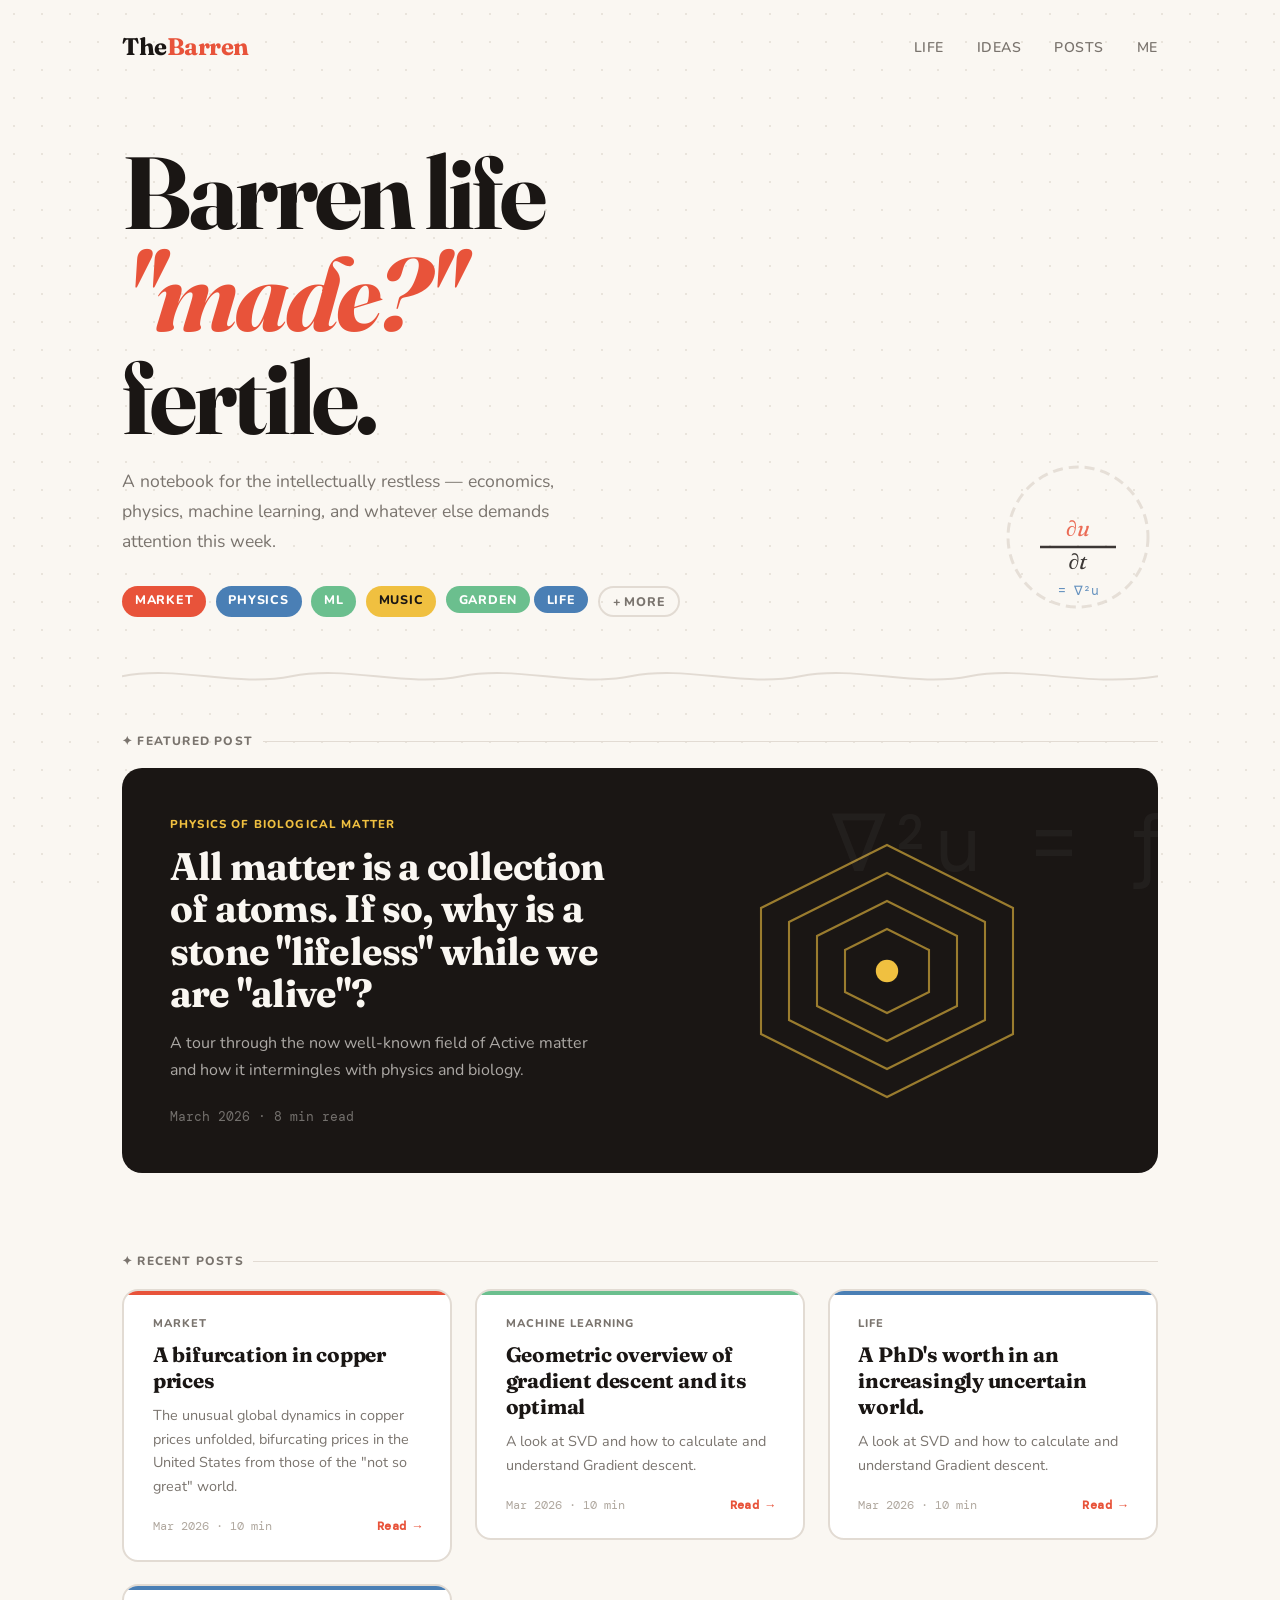
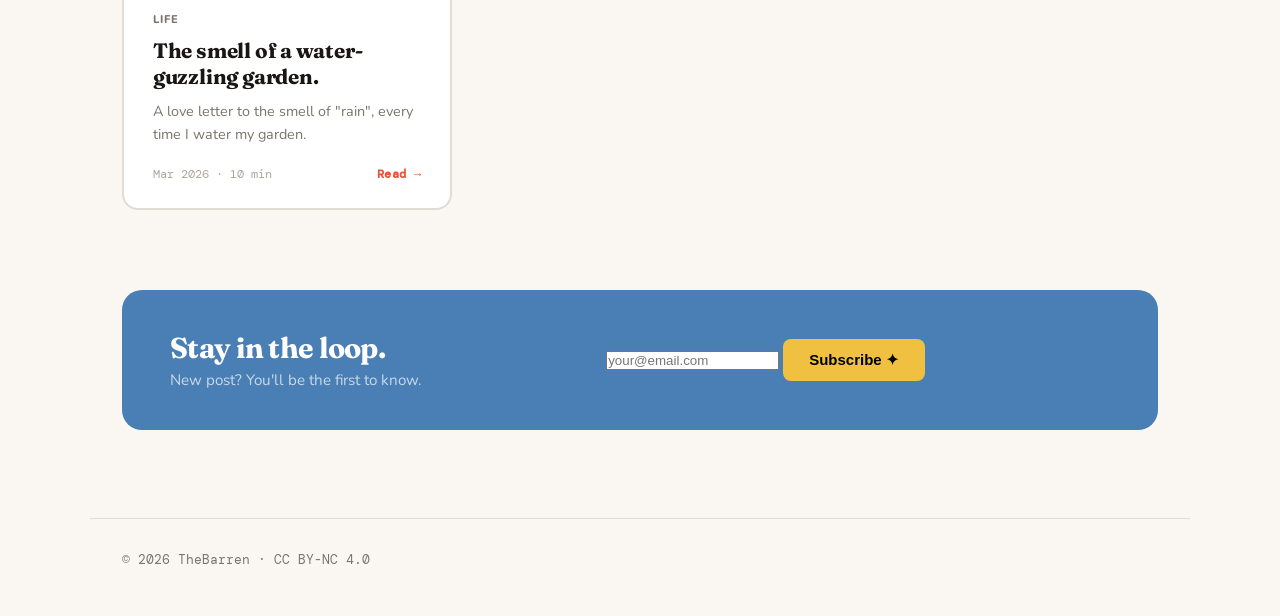
==== commit 5d0a54c5: "Add files via upload" ====
--- a/index.html
+++ b/index.html
@@ -169,31 +169,11 @@
   </div>
 </section>
 
-<section class="section fade-in d5">
-  <div class="newsletter">
-    
-    <div>
-      <h3>Stay in the loop.</h3>
-      <p>New post? You'll be the first to know. No spam, ever.</p>
-    </div>
+<div id="newsletter"></div>
+<div id="footer"></div>
 
-    <a href="https://groups.google.com/g/thebarren" target="_blank">
-      <button class="subscribe-btn">Subscribe ✦</button>
-    </a>
-
-  </div>
-</section>
-
-
-<footer>
-  <p>© 2026 TheBarren · <a href="https://creativecommons.org/licenses/by-nc/4.0/" target="_blank" style="color:var(--muted);text-decoration:none;">CC BY-NC 4.0</a></p>
-  <div class="footer-links">
-    <a href="https://x.com/AjayBan15565232" target="_blank">Twitter</a>
-    <a href="https://www.linkedin.com/in/ajay-bansal-293861139/" target="_blank">LinkedIn</a>
-    <a href="#">RSS</a>
-  </div>
-</footer>
-
+<script src="layout.js"></script>
+<script src="newsletterscript.js"></script>
 </body>
 </html>
 
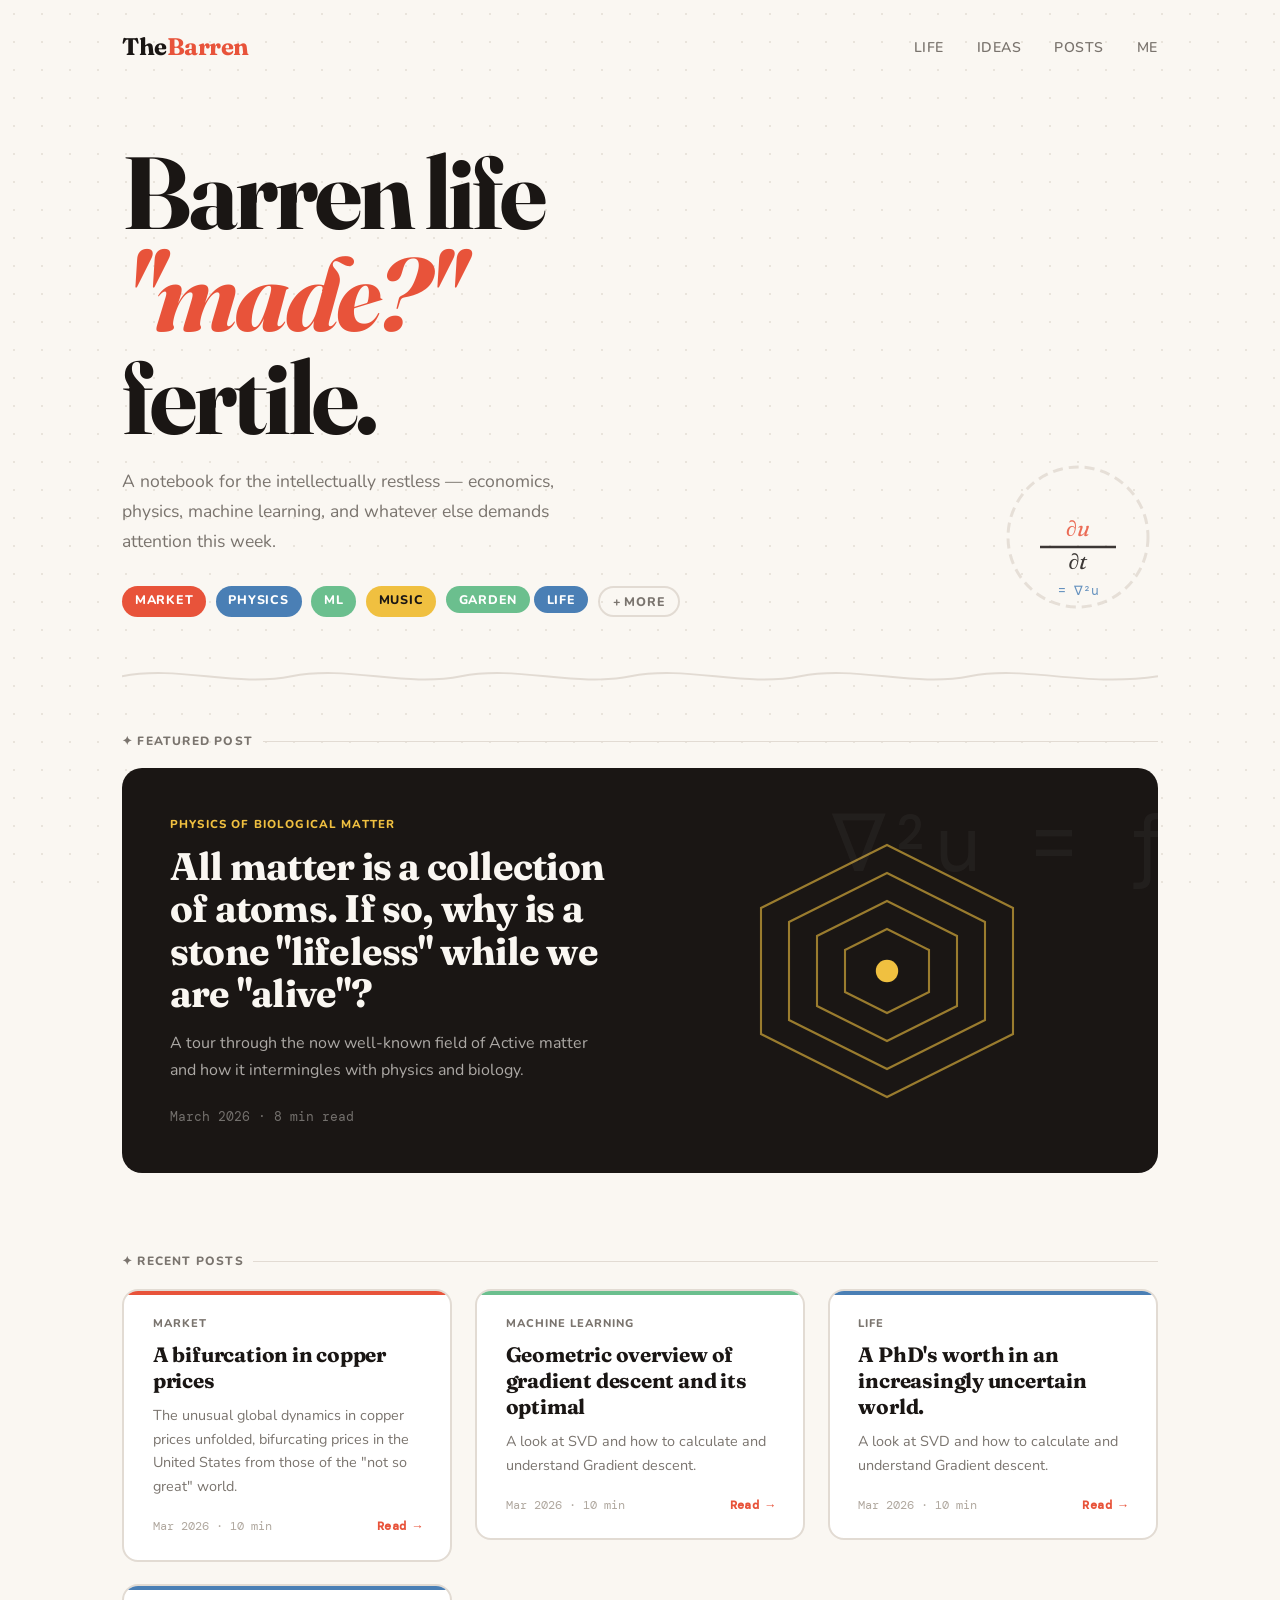
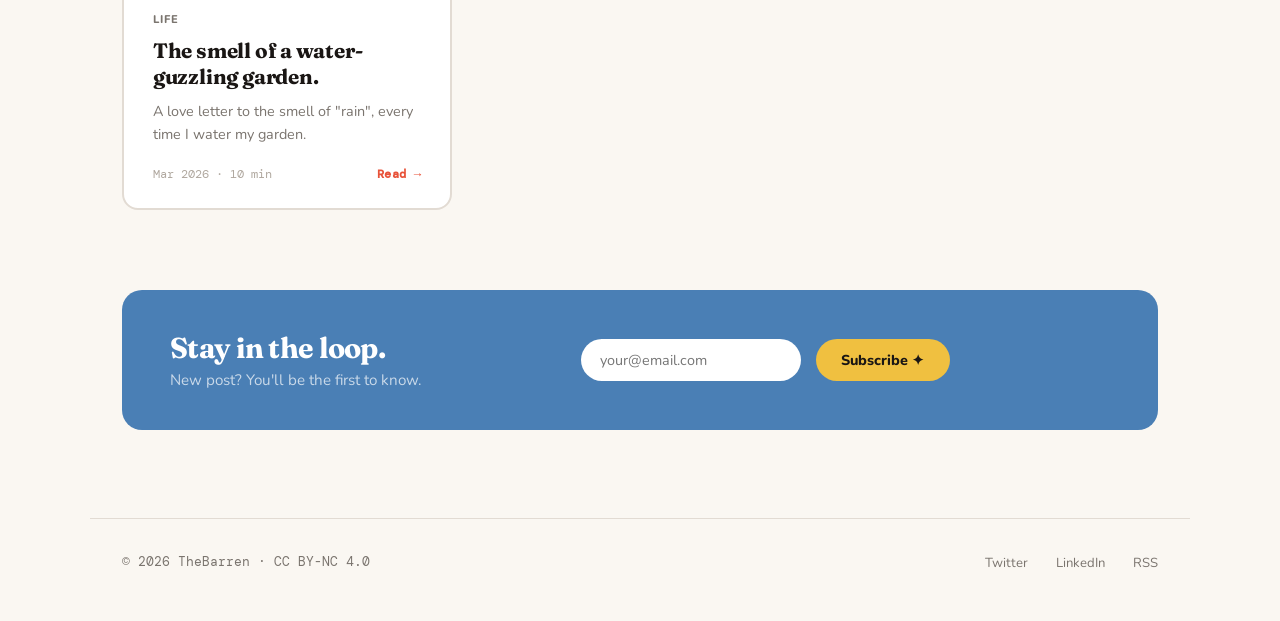
==== commit a7b627b6: "Add files via upload" ====
--- a/index.html
+++ b/index.html
@@ -172,8 +172,9 @@
 <div id="newsletter"></div>
 <div id="footer"></div>
 
+<script src="newsletterscript.js"></script>
 <script src="layout.js"></script>
-<script src="newsletterscript.js"></script>
+
 </body>
 </html>
 
--- a/styles.css
+++ b/styles.css
@@ -235,7 +235,7 @@
     to   { transform: rotate(360deg); }
 }
 
-.subscribe-btn{
+/* .subscribe-btn{
     background: var(--accent3);
     color:black;
     border:none;
@@ -259,8 +259,33 @@
 
 .subscribe-btn:hover{
     transform:scale(1.05);
-}
-
+} */
+
+.subscribe-btn {
+    background: var(--accent3);
+    color: var(--ink);
+    border: none;
+    padding: 12px 26px;
+    border-radius: 8px;
+    cursor: pointer;
+    font-size: 15px;
+    font-weight: 700;
+    transition: all 0.35s ease;
+}
+
+.subscribe-btn.success {
+    background: #22c55e;        /* green when subscribed */
+    color: #fff;
+    transform: scale(1.1);       /* small pop animation */
+    box-shadow: 0 4px 15px rgba(34,197,94,0.4); /* glow effect */
+    animation: pulse 0.6s ease;
+}
+
+@keyframes pulse {
+    0% { transform: scale(1); }
+    50% { transform: scale(1.1); }
+    100% { transform: scale(1); }
+}
 
 .card-grid {
     display: grid;
@@ -358,9 +383,11 @@
     margin-top: 0.3rem;
     font-size: 0.95rem;
 }
+
 .nl-form {
-    display: flex;
-    gap: 0.6rem;
+    margin-left: 6 rem;
+    display: flex;
+    gap: 0.9rem;
     flex-wrap: wrap;
 }
 .nl-form input {
@@ -385,7 +412,6 @@
     transition: transform 0.15s;
 }
 .nl-form button:hover { transform: scale(1.04); }
-
     .hero {
     position: relative;
     z-index: 2;
